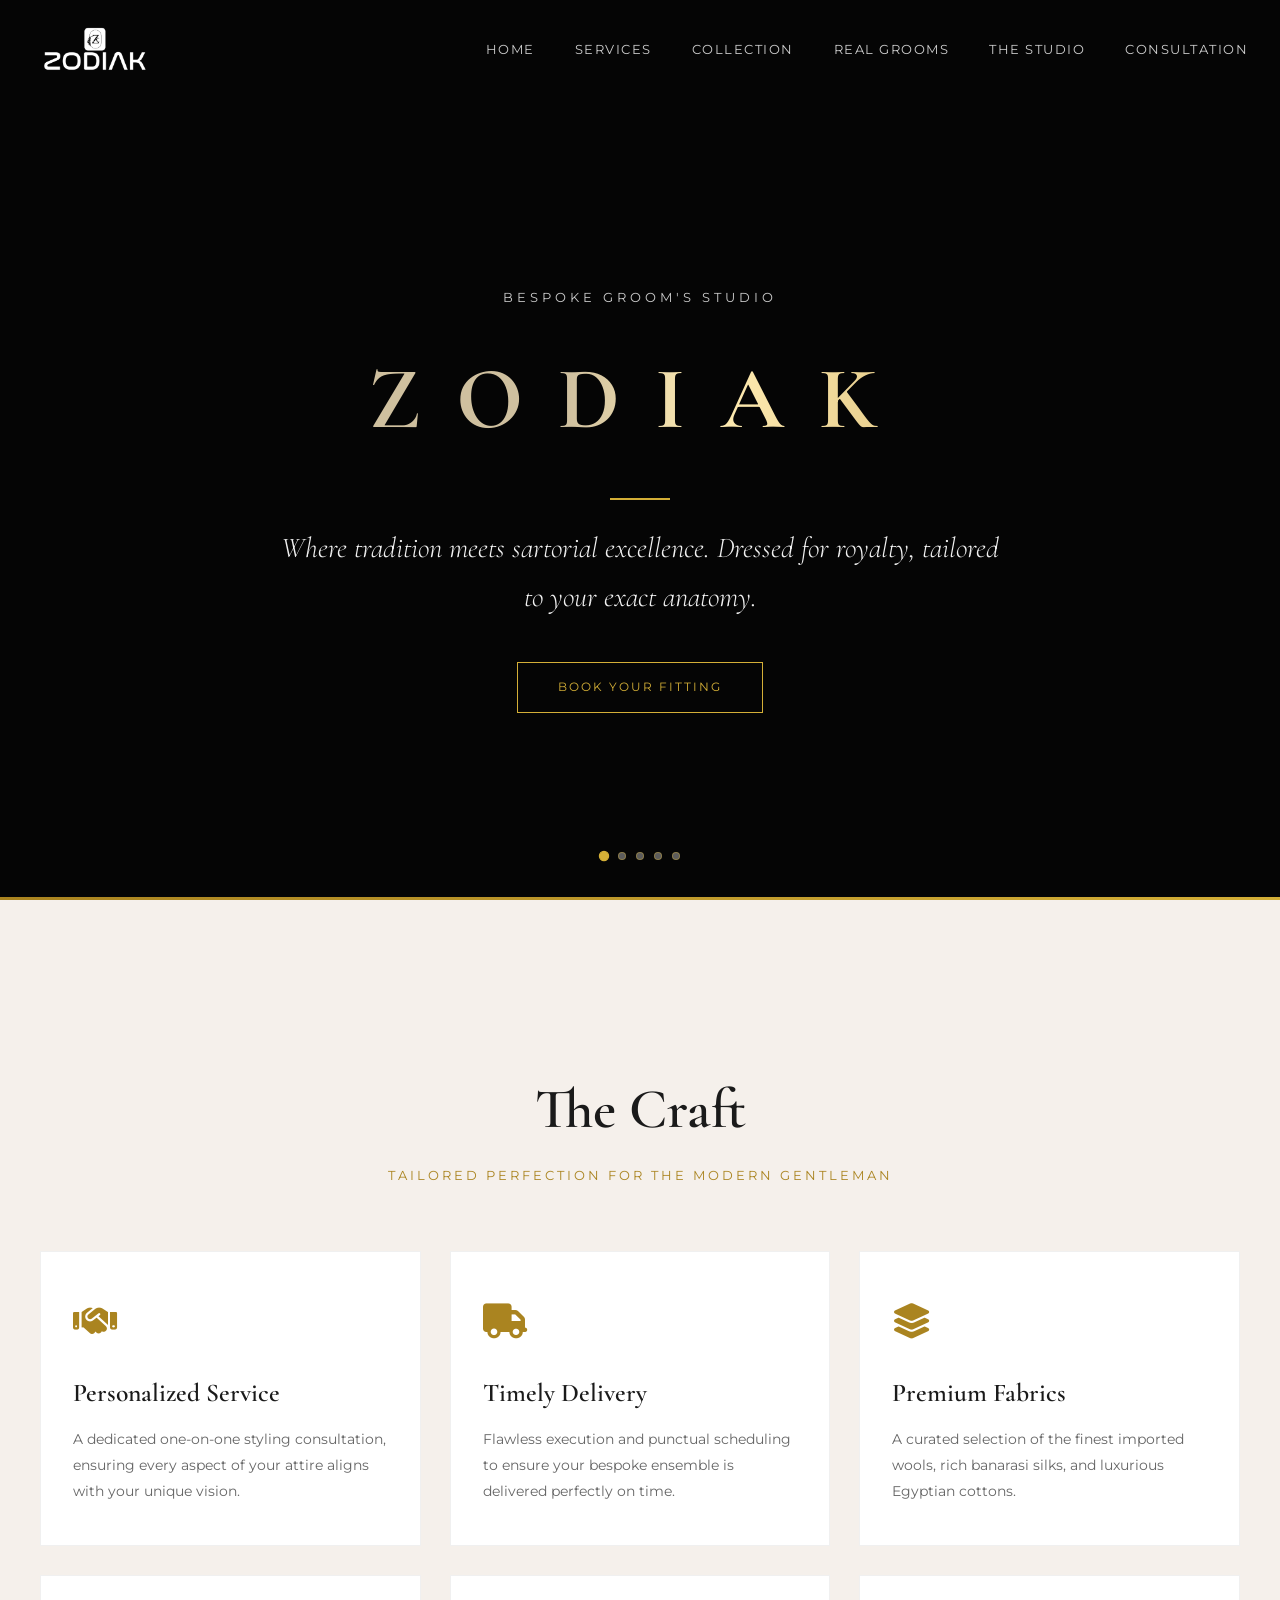
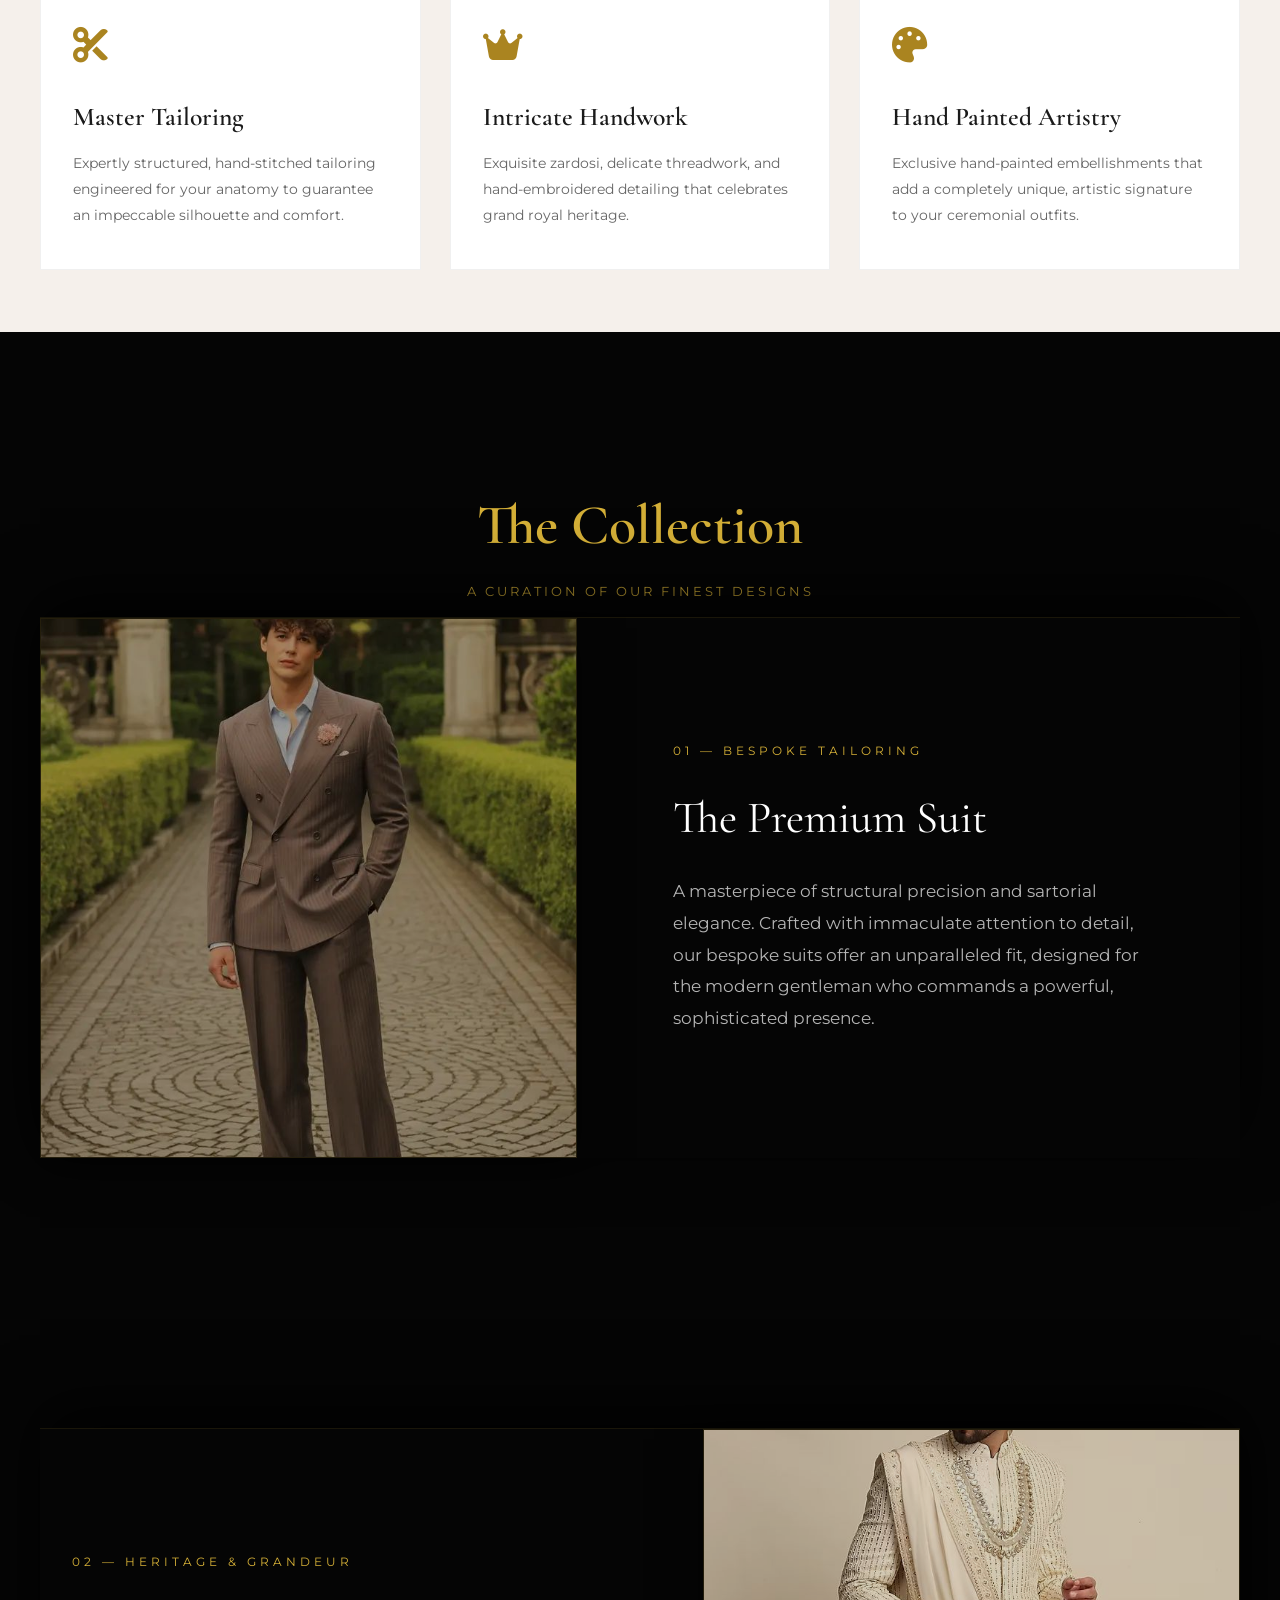
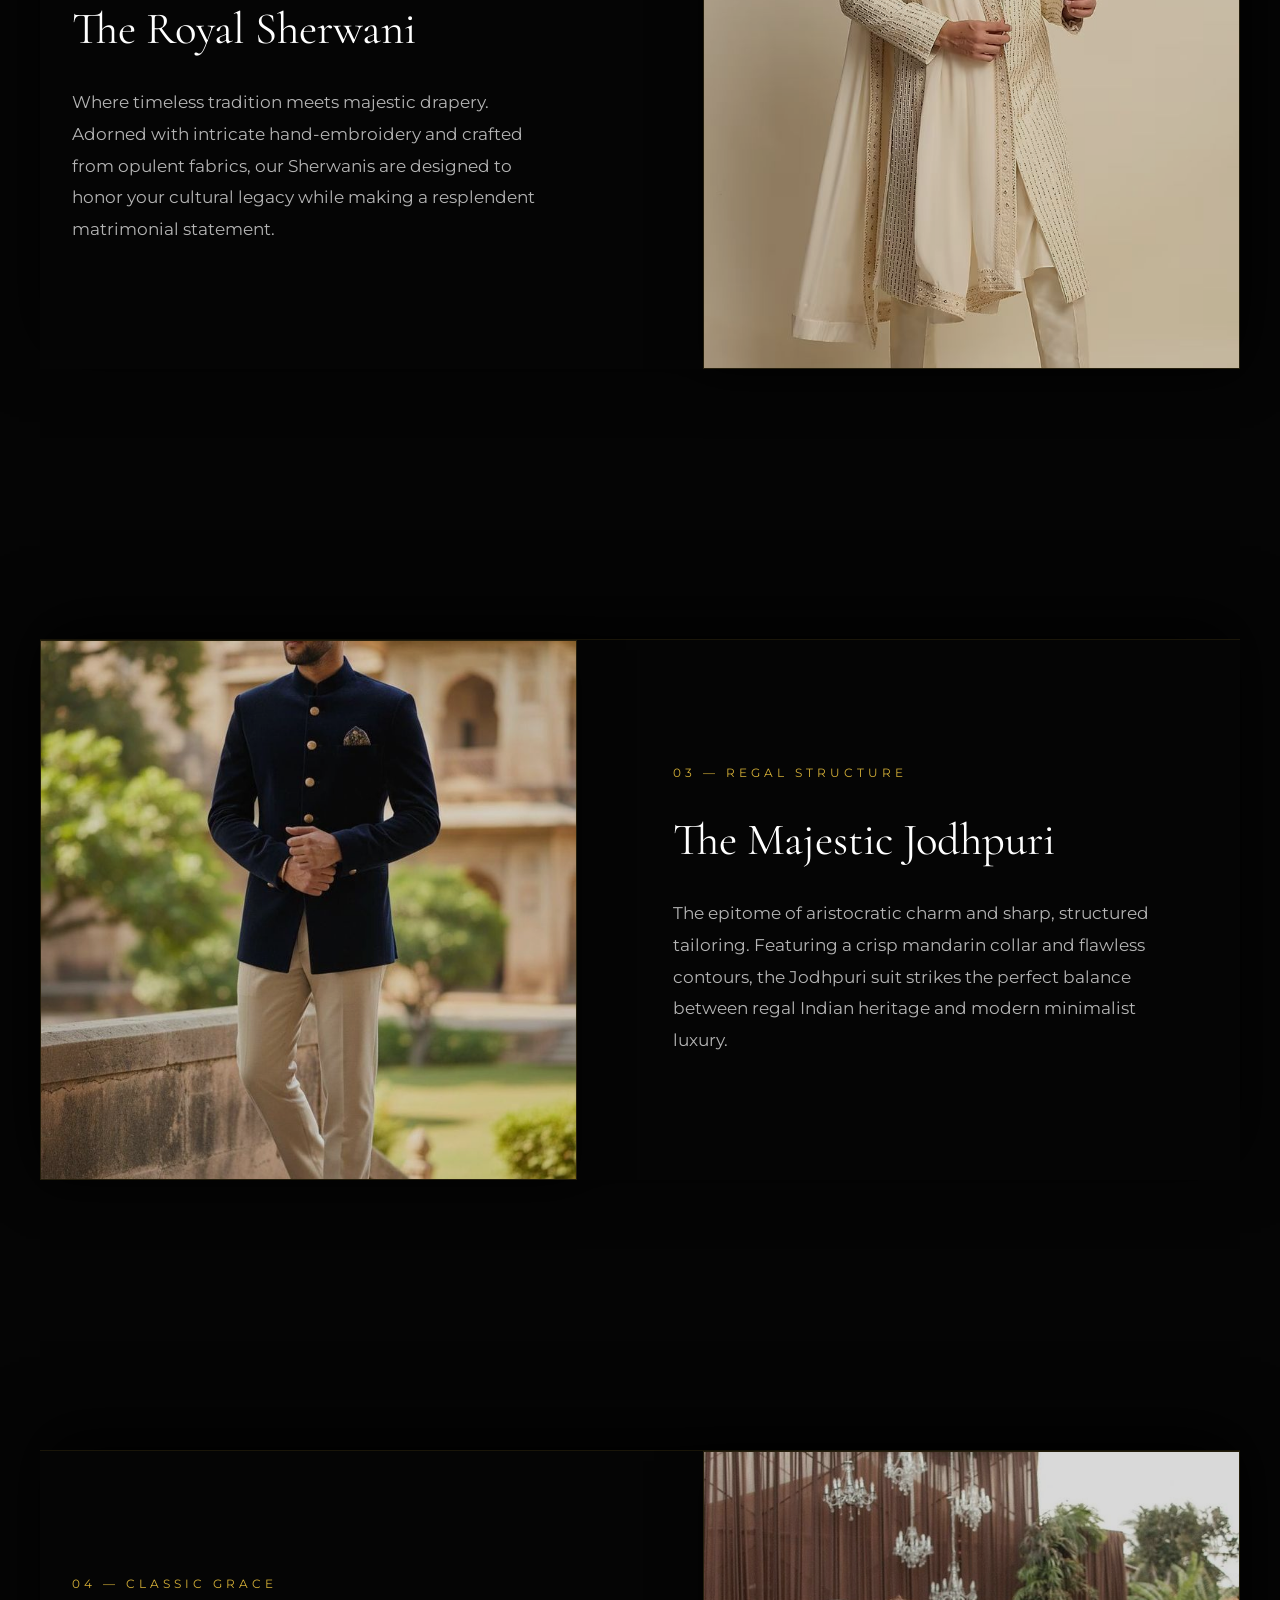
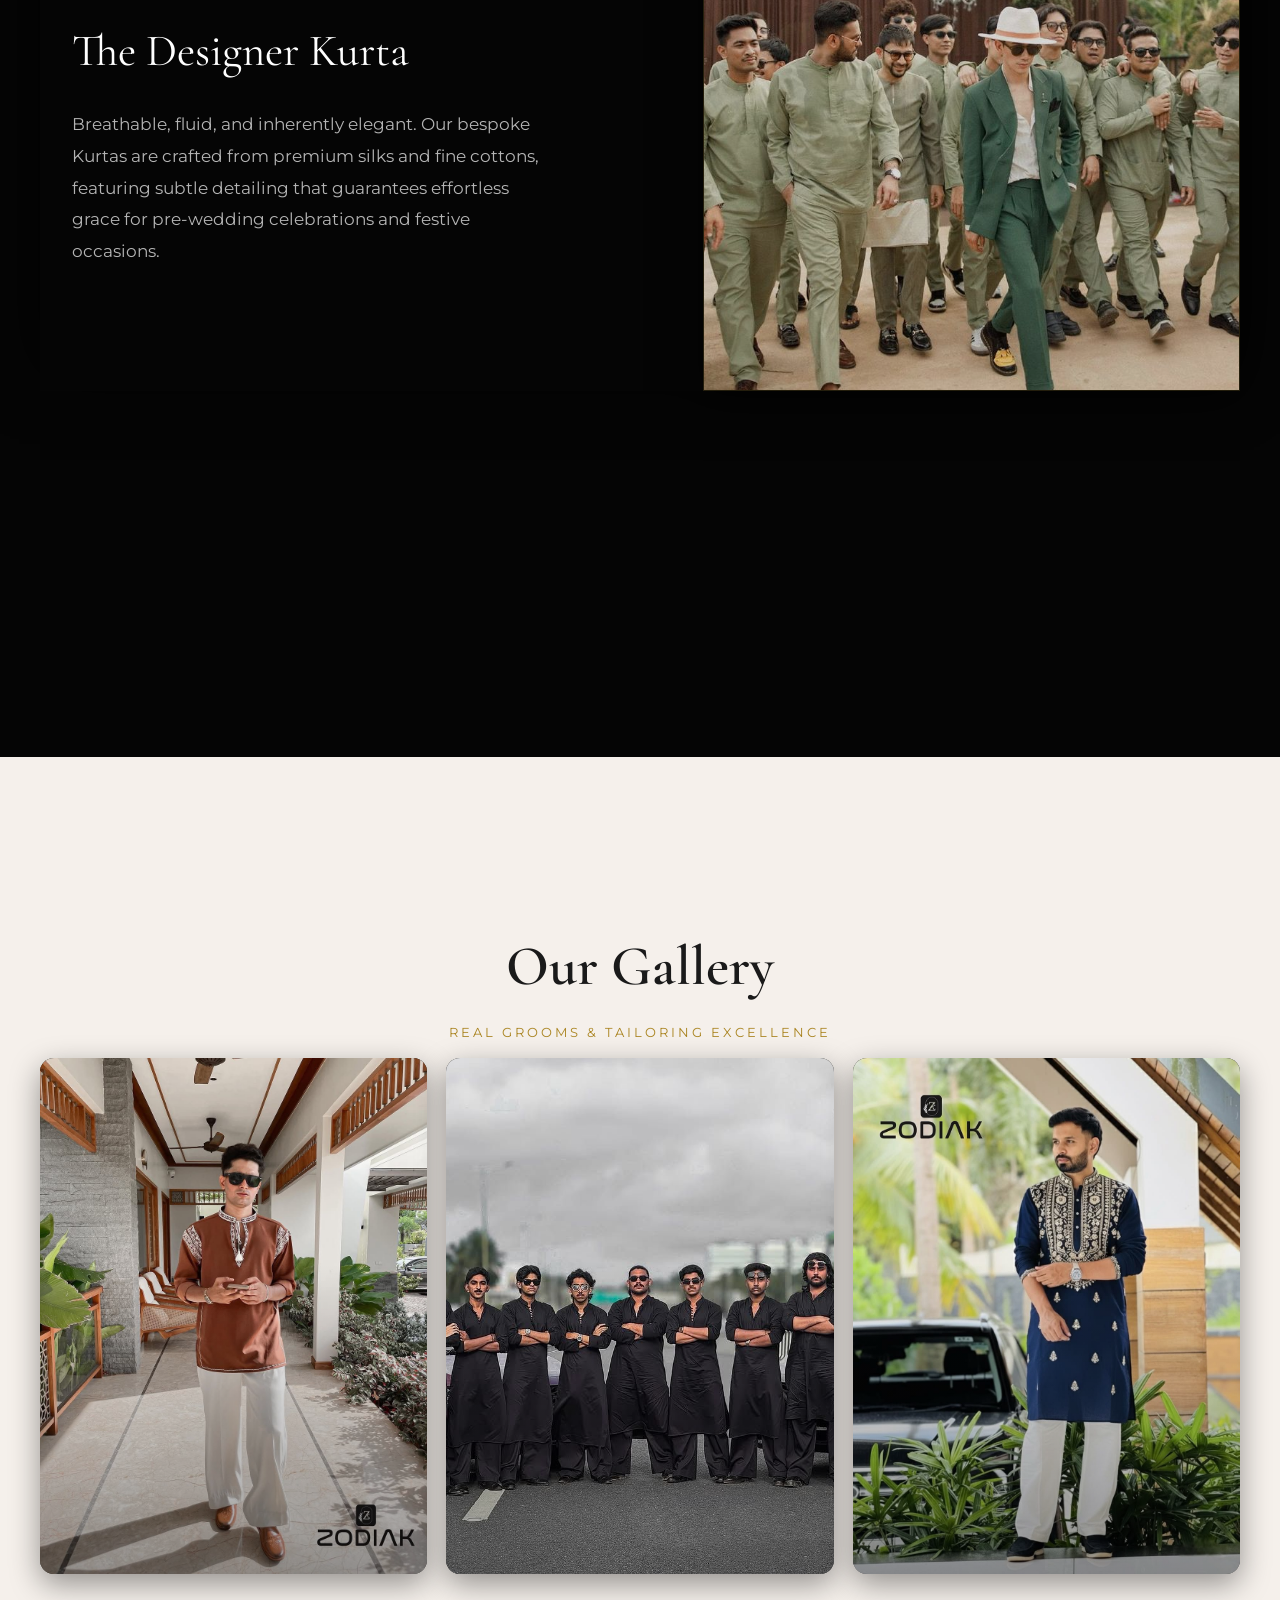
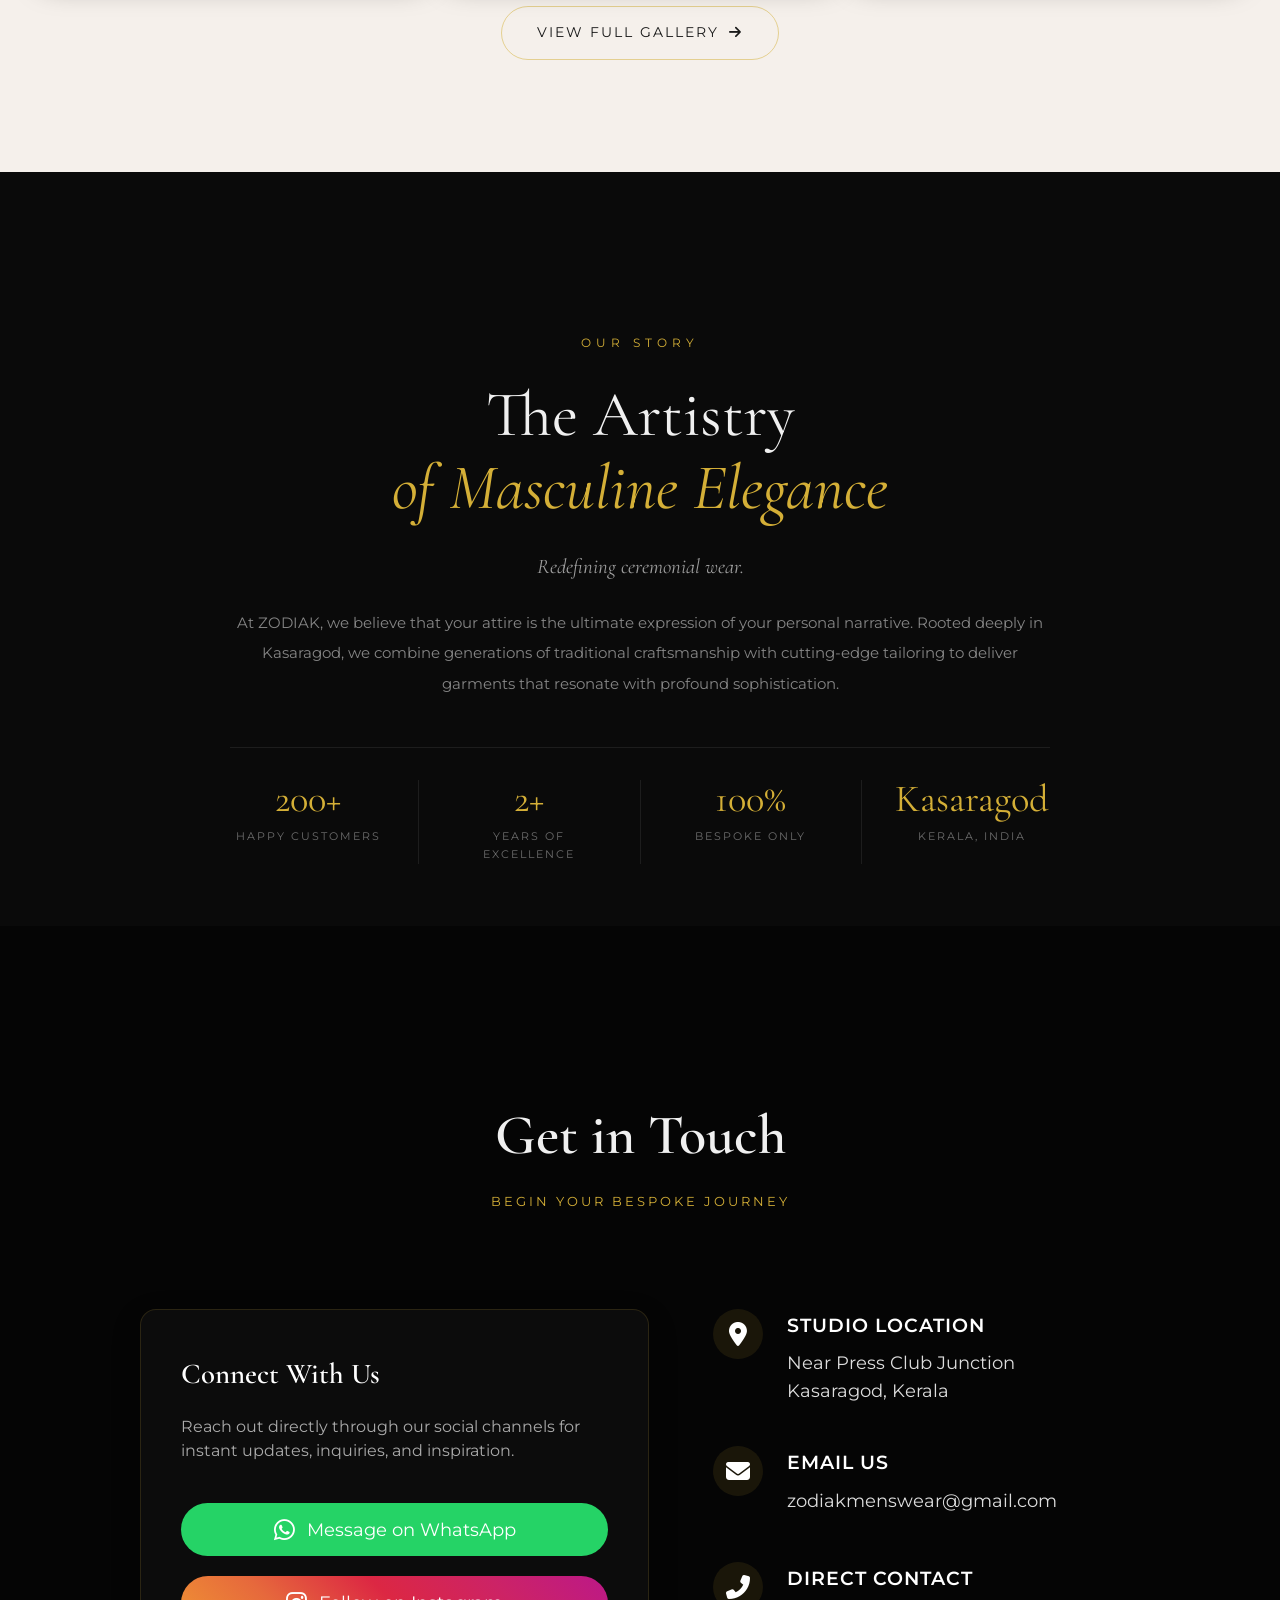
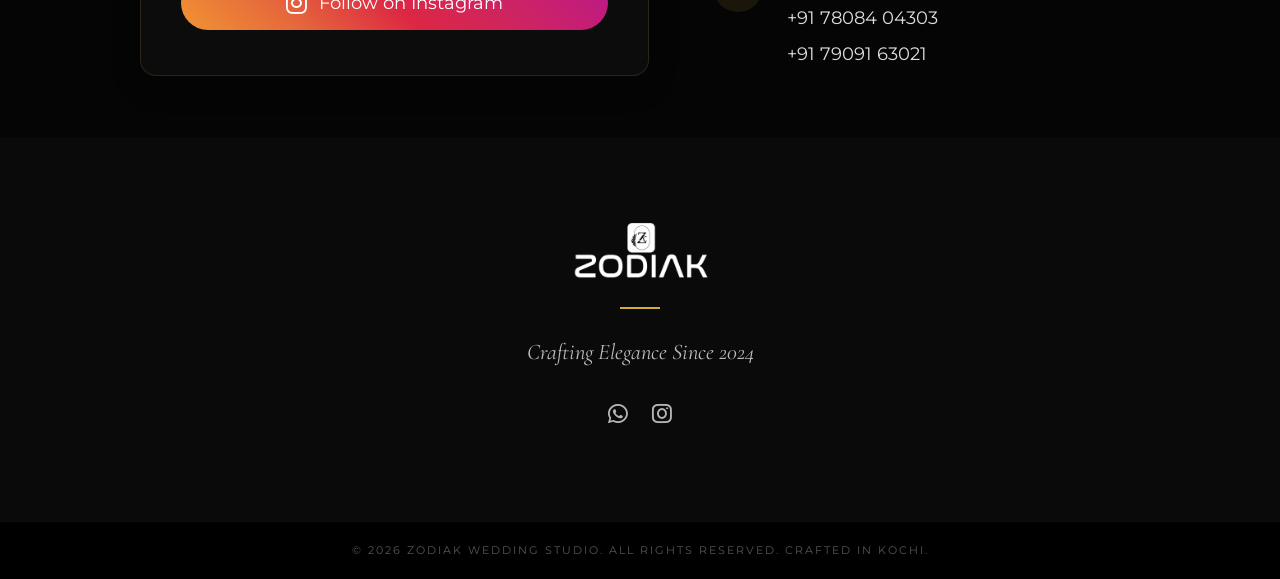
==== index.html @ 6af5568a "first commit" ====
<!DOCTYPE html>
<html lang="en">

<head>
    <meta charset="UTF-8">
    <meta name="viewport" content="width=device-width, initial-scale=1.0">
    <meta name="description"
        content="ZODIAK Wedding Studio — Bespoke groom's attire crafted in Kochi, Kerala. Sherwanis, tuxedos, jodhpuris, and custom suits tailored to perfection.">
    <title>ZODIAK Wedding Studio - Bespoke Groom's Attire | Kochi, Kerala</title>
    <link rel="stylesheet" href="style.css">
    <link
        href="https://fonts.googleapis.com/css2?family=Cormorant+Garamond:ital,wght@0,300;0,400;0,600;0,700;1,400&family=Montserrat:wght@300;400;500;600&display=swap"
        rel="stylesheet">
    <link rel="stylesheet" href="https://cdnjs.cloudflare.com/ajax/libs/font-awesome/6.4.0/css/all.min.css">
</head>

<body>
    <nav id="navbar">
        <div class="nav-container">
            <a href="#home" class="logo">
                <img src="zodiak_wedding_studio.png" alt="ZODIAK Wedding Studio" class="nav-logo">
            </a>

            <ul class="nav-links">
                <li><a href="#home">Home</a></li>
                <li><a href="#services">Services</a></li>
                <li><a href="#collection">Collection</a></li>
                <li><a href="#client-gallery">Real Grooms</a></li>
                <li><a href="#about">The Studio</a></li>
                <li><a href="#contact">Consultation</a></li>
            </ul>
            <button class="hamburger" aria-label="Toggle navigation menu" aria-expanded="false">
                <div class="bar"></div>
                <div class="bar"></div>
                <div class="bar"></div>
            </button>
        </div>
    </nav>

    <div class="mobile-menu" role="navigation" aria-label="Mobile navigation">
        <button class="mobile-menu-close" aria-label="Close menu"><i class="fas fa-times"></i></button>
        <ul>
            <li><a href="#home">Home</a></li>
            <li><a href="#services">Services</a></li>
            <li><a href="#collection">Collection</a></li>
            <li><a href="#client-gallery">Real Grooms</a></li>
            <li><a href="#about">The Studio</a></li>
            <li><a href="#contact">Contact</a></li>
        </ul>
    </div>

    <!-- Hero Section with Video Rotator -->
    <section id="home" class="hero">
        <!-- Video Layer from Rotator -->
        <div class="showcase-videos" aria-hidden="true">
            <video class="showcase-video active" src="costume1.webm"
                data-fallback="https://videos.pexels.com/video-files/5536415/5536415-uhd_2560_1440_25fps.mp4" autoplay
                muted loop playsinline preload="auto"></video>
            <video class="showcase-video" src="costume2.mp4"
                data-fallback="https://videos.pexels.com/video-files/4974543/4974543-uhd_2560_1440_25fps.mp4" muted loop
                playsinline preload="auto"></video>
            <video class="showcase-video" src="costume3.mp4"
                data-fallback="https://videos.pexels.com/video-files/5536534/5536534-uhd_2560_1440_25fps.mp4" muted loop
                playsinline preload="auto"></video>
            <video class="showcase-video" src="video4.mp4" type="video/mp4" muted loop playsinline
                preload="auto"></video>
            <video class="showcase-video" src="video6.mp4" type="video/mp4" muted loop playsinline
                preload="auto"></video>
        </div>

        <!-- Dark blend overlay -->
        <div class="showcase-overlay"></div>

        <!-- Progress bar -->
        <div class="showcase-progress">
            <div class="showcase-progress-fill" id="showcaseProgressFill"></div>
        </div>

        <!-- Text content -->
        <div class="hero-content animate-on-scroll fade-up">
            <p class="pre-title">Bespoke Groom's Studio</p>
            <h1 class="shimmer-text">ZODIAK</h1>
            <div class="separator-line"></div>
            <p class="subtitle">Where tradition meets sartorial excellence. Dressed for royalty, tailored to your exact
                anatomy.</p>
            <a href="#contact" class="cta-button">Book Your Fitting</a>
        </div>

        <!-- Slide dots -->
        <div class="showcase-dots" aria-label="Video navigation">
            <span class="dot active" data-index="0" role="button" tabindex="0" aria-label="Video 1"></span>
            <span class="dot" data-index="1" role="button" tabindex="0" aria-label="Video 2"></span>
            <span class="dot" data-index="2" role="button" tabindex="0" aria-label="Video 3"></span>
            <span class="dot" data-index="3" role="button" tabindex="0" aria-label="Video 4"></span>
            <span class="dot" data-index="4" role="button" tabindex="0" aria-label="Video 5"></span>
        </div>
    </section>

    <!-- Services Section -->
    <section id="services">
        <div class="container">
            <div class="section-header animate-on-scroll fade-up">
                <h2 class="section-title">The Craft</h2>
                <p class="section-subtitle">Tailored perfection for the modern gentleman</p>
            </div>
            <div class="services-grid">
                <div class="service-card animate-on-scroll fade-up delay-100">
                    <div class="card-border"></div>
                    <div class="service-icon"><i class="fas fa-handshake"></i></div>
                    <h3>Personalized Service</h3>
                    <p>A dedicated one-on-one styling consultation, ensuring every aspect of your attire aligns with
                        your unique vision.</p>
                </div>
                <div class="service-card animate-on-scroll fade-up delay-200">
                    <div class="card-border"></div>
                    <div class="service-icon"><i class="fas fa-truck"></i></div>
                    <h3>Timely Delivery</h3>
                    <p>Flawless execution and punctual scheduling to ensure your bespoke ensemble is delivered perfectly
                        on time.</p>
                </div>
                <div class="service-card animate-on-scroll fade-up delay-300">
                    <div class="card-border"></div>
                    <div class="service-icon"><i class="fas fa-layer-group"></i></div>
                    <h3>Premium Fabrics</h3>
                    <p>A curated selection of the finest imported wools, rich banarasi silks, and luxurious Egyptian
                        cottons.</p>
                </div>
                <div class="service-card animate-on-scroll fade-up delay-100">
                    <div class="card-border"></div>
                    <div class="service-icon"><i class="fas fa-scissors"></i></div>
                    <h3>Master Tailoring</h3>
                    <p>Expertly structured, hand-stitched tailoring engineered for your anatomy to guarantee an
                        impeccable silhouette and comfort.</p>
                </div>
                <div class="service-card animate-on-scroll fade-up delay-200">
                    <div class="card-border"></div>
                    <div class="service-icon"><i class="fas fa-crown"></i></div>
                    <h3>Intricate Handwork</h3>
                    <p>Exquisite zardosi, delicate threadwork, and hand-embroidered detailing that celebrates grand
                        royal heritage.</p>
                </div>
                <div class="service-card animate-on-scroll fade-up delay-300">
                    <div class="card-border"></div>
                    <div class="service-icon"><i class="fas fa-palette"></i></div>
                    <h3>Hand Painted Artistry</h3>
                    <p>Exclusive hand-painted embellishments that add a completely unique, artistic signature to your
                        ceremonial outfits.</p>
                </div>
            </div>
        </div>
    </section>



    <!-- Collection Section -->
    <section id="collection">
        <div class="container">
            <div class="section-header animate-on-scroll fade-up">
                <h2 class="section-title">The Collection</h2>
                <p class="section-subtitle">A curation of our finest designs</p>
            </div>
            <div class="editorial-layout">
                <!-- Row 1: Tuxedo -->
                <div class="editorial-row">
                    <div class="editorial-image">
                        <img src="tuxedo.jpg" alt="Classic Black Tuxedo by Zodiak" loading="lazy">
                    </div>
                    <div class="editorial-text">
                        <span class="editorial-preheading">01 &mdash; Bespoke Tailoring</span>
                        <h3>The Premium Suit</h3>
                        <p>A masterpiece of structural precision and sartorial elegance. Crafted with immaculate
                            attention to detail, our bespoke suits offer an unparalleled fit, designed for the modern
                            gentleman who commands a powerful, sophisticated presence.</p>
                    </div>
                </div>

                <!-- Row 2: Sherwani -->
                <div class="editorial-row reverse">
                    <div class="editorial-image">
                        <img src="sherwani.jpg" alt="Sherwani Indo-Western Fusion" loading="lazy">
                    </div>
                    <div class="editorial-text">
                        <span class="editorial-preheading">02 &mdash; Heritage & Grandeur</span>
                        <h3>The Royal Sherwani</h3>
                        <p>Where timeless tradition meets majestic drapery. Adorned with intricate hand-embroidery and
                            crafted from opulent fabrics, our Sherwanis are designed to honor your cultural legacy while
                            making a resplendent matrimonial statement.</p>
                    </div>
                </div>

                <!-- Row 3: Jodhpuri -->
                <div class="editorial-row">
                    <div class="editorial-image">
                        <img src="jodhpuri.jpg" alt="Jodhpuri Suit with Sharp Lines" loading="lazy">
                    </div>
                    <div class="editorial-text">
                        <span class="editorial-preheading">03 &mdash; Regal Structure</span>
                        <h3>The Majestic Jodhpuri</h3>
                        <p>The epitome of aristocratic charm and sharp, structured tailoring. Featuring a crisp mandarin
                            collar and flawless contours, the Jodhpuri suit strikes the perfect balance between regal
                            Indian heritage and modern minimalist luxury.</p>
                    </div>
                </div>

                <!-- Row 4: Fabrics / Weaves -->
                <div class="editorial-row reverse">
                    <div class="editorial-image">
                        <img src="kurta.jpg" alt="Elegant Designer Kurta" loading="lazy">
                    </div>
                    <div class="editorial-text">
                        <span class="editorial-preheading">04 &mdash; Classic Grace</span>
                        <h3>The Designer Kurta</h3>
                        <p>Breathable, fluid, and inherently elegant. Our bespoke Kurtas are crafted from premium silks
                            and fine cottons, featuring subtle detailing that guarantees effortless grace for
                            pre-wedding celebrations and festive occasions.</p>
                    </div>
                </div>
            </div>
        </div>
    </section>

    <!-- Collage Gallery Section -->
    <section id="our-gallery">
        <div class="container">
            <div class="section-header animate-on-scroll fade-up">
                <h2 class="section-title">Our Gallery</h2>
                <p class="section-subtitle">Real Grooms &amp; Tailoring Excellence</p>
            </div>

            <!-- 3-Card Grid Slideshow -->
            <style>
                .gal-card {
                    position: relative;
                    border-radius: 14px;
                    overflow: hidden;
                    box-shadow: 0 10px 30px rgba(0, 0, 0, 0.4);
                    aspect-ratio: 3/4;
                    background: #111;
                }

                .gal-card img {
                    position: absolute;
                    inset: 0;
                    width: 100%;
                    height: 100%;
                    object-fit: cover;
                    object-position: top center;
                    opacity: 0;
                    transition: opacity 1s ease;
                }

                .gal-card img.active {
                    opacity: 1;
                }

                .gal-card::after {
                    content: '';
                    position: absolute;
                    inset: 0;
                    background: linear-gradient(to top, rgba(0, 0, 0, 0.4) 0%, transparent 60%);
                    z-index: 1;
                    pointer-events: none;
                }

                .gal-card:hover img.active {
                    transform: scale(1.04);
                    transition: opacity 1s ease, transform 6s ease;
                }

                .gallery-3grid {
                    display: grid;
                    grid-template-columns: 1fr 1fr 1fr;
                    gap: 1.2rem;
                    margin-top: 3rem;
                }

                @media (max-width: 768px) {
                    .gallery-3grid {
                        grid-template-columns: 1fr;
                    }
                }

                .gal-view-btn {
                    display: block;
                    text-align: center;
                    margin-top: 2rem;
                }

                .gal-view-btn a {
                    display: inline-flex;
                    align-items: center;
                    gap: 0.6rem;
                    padding: 0.9rem 2.2rem;
                    border: 1px solid rgba(212, 175, 55, 0.5);
                    border-radius: 30px;
                    color: var(--gold-primary);
                    font-family: 'Montserrat', sans-serif;
                    font-size: 0.85rem;
                    letter-spacing: 2px;
                    text-transform: uppercase;
                    text-decoration: none;
                    transition: all 0.3s ease;
                }

                .gal-view-btn a:hover {
                    background: rgba(212, 175, 55, 0.1);
                }
            </style>

            <div class="gallery-3grid">
                <!-- Card 1 -->
                <div class="gal-card" data-card="0">
                    <img src="gallery/gallery_1.jpeg" class="active" alt="Zodiak Groom">
                    <img src="gallery/gallery_4.jpeg" alt="Zodiak Groom">
                    <img src="gallery/gallery_7.jpeg" alt="Zodiak Groom">
                </div>
                <!-- Card 2 -->
                <div class="gal-card" data-card="1">
                    <img src="gallery/gallery_2.jpeg" class="active" alt="Zodiak Groom">
                    <img src="gallery/gallery_5.jpeg" alt="Zodiak Groom">
                    <img src="gallery/gallery_8.jpeg" alt="Zodiak Groom">
                </div>
                <!-- Card 3 -->
                <div class="gal-card" data-card="2">
                    <img src="gallery/gallery_3.jpeg" class="active" alt="Zodiak Groom">
                    <img src="gallery/gallery_6.jpeg" alt="Zodiak Groom">
                    <img src="gallery/gallery_9.jpeg" alt="Zodiak Groom">
                </div>
            </div>

            <div class="gal-view-btn">
                <a href="gallery.html">View Full Gallery <i class="fas fa-arrow-right"></i></a>
            </div>

            <script>
                (function () {
                    document.querySelectorAll('.gal-card').forEach((card, ci) => {
                        const imgs = card.querySelectorAll('img');
                        let cur = 0;
                        setInterval(() => {
                            imgs[cur].classList.remove('active');
                            cur = (cur + 1) % imgs.length;
                            imgs[cur].classList.add('active');
                        }, 3500 + ci * 700); // stagger start times between cards
                    });
                })();
            </script>
        </div>
    </section>

    <!-- Studio Legacy Section -->
    <section id="about" class="dark-section">
        <div class="container">
            <div class="legacy-full animate-on-scroll fade-up">
                <span class="legacy-preheading">Our Story</span>
                <h2 class="legacy-title">The Artistry<br><em>of Masculine Elegance</em></h2>
                <p class="legacy-lead">Redefining ceremonial wear.</p>
                <p class="legacy-body">At ZODIAK, we believe that your attire is the ultimate expression of your
                    personal narrative. Rooted deeply in Kasaragod, we combine generations of traditional craftsmanship
                    with cutting-edge tailoring to deliver garments that resonate with profound sophistication.</p>

                <div class="legacy-stats legacy-stats-row">
                    <div class="legacy-stat">
                        <span class="ls-number">200+</span>
                        <span class="ls-label">Happy Customers</span>
                    </div>
                    <div class="legacy-stat">
                        <span class="ls-number">2+</span>
                        <span class="ls-label">Years of Excellence</span>
                    </div>
                    <div class="legacy-stat">
                        <span class="ls-number">100%</span>
                        <span class="ls-label">Bespoke Only</span>
                    </div>
                    <div class="legacy-stat">
                        <span class="ls-number">Kasaragod</span>
                        <span class="ls-label">Kerala, India</span>
                    </div>
                </div>
            </div>
        </div>
    </section>

    <!-- Contact / Book Appointment Section -->
    <section id="contact">
        <div class="container">
            <div class="section-header animate-on-scroll fade-up">
                <h2 class="section-title text-light">Get in Touch</h2>
                <p class="section-subtitle text-gold">Begin your bespoke journey</p>
            </div>

            <div class="contact-layout animate-on-scroll fade-up"
                style="display: flex; flex-wrap: wrap; gap: 4rem; max-width: 1000px; margin: 0 auto; padding-top: 2rem;">

                <!-- Left Side: Social Media -->
                <div class="contact-socials"
                    style="flex: 1; min-width: 300px; padding: 2.5rem; background: rgba(255, 255, 255, 0.03); border-radius: 16px; border: 1px solid rgba(212, 175, 55, 0.15); box-shadow: 0 10px 30px rgba(0,0,0,0.2);">
                    <h3
                        style="color: var(--gold-primary); margin-bottom: 1rem; font-size: 1.8rem; font-family: 'Cormorant Garamond', serif;">
                        Connect With Us</h3>
                    <p style="color: #aaa; margin-bottom: 2rem; font-size: 1rem; line-height: 1.5;">Reach out directly
                        through our social channels for instant updates, inquiries, and inspiration.</p>
                    <div class="social-links-lg"
                        style="display: flex; flex-direction: column; align-items: flex-start; gap: 1.2rem;">
                        <a href="https://wa.me/917909163021" target="_blank" aria-label="WhatsApp"
                            style="background-color: #25D366; color: white; padding: 12px 24px; border-radius: 30px; font-size: 1.1rem; display: inline-flex; justify-content: center; align-items: center; gap: 12px; text-decoration: none; transition: transform 0.3s ease; width: 100%;">
                            <i class="fab fa-whatsapp" style="font-size: 1.5rem;"></i> Message on WhatsApp
                        </a>
                        <a href="https://www.instagram.com/zodiak_wedding_studio?utm_source=ig_web_button_share_sheet&igsh=ZDNlZDc0MzIxNw=="
                            target="_blank" aria-label="Instagram"
                            style="background: linear-gradient(45deg, #f09433 0%, #e6683c 25%, #dc2743 50%, #cc2366 75%, #bc1888 100%); color: white; padding: 12px 24px; border-radius: 30px; font-size: 1.1rem; display: inline-flex; justify-content: center; align-items: center; gap: 12px; text-decoration: none; transition: transform 0.3s ease; width: 100%;">
                            <i class="fab fa-instagram" style="font-size: 1.5rem;"></i> Follow on Instagram
                        </a>
                    </div>
                </div>

                <!-- Right Side: Contact Info -->
                <div class="contact-details"
                    style="flex: 1; min-width: 300px; display: flex; flex-direction: column; gap: 2.5rem; justify-content: center; text-align: left;">
                    <div style="display: flex; align-items: flex-start; gap: 1.5rem;">
                        <div
                            style="width: 50px; height: 50px; border-radius: 50%; background: rgba(212, 175, 55, 0.1); display: flex; align-items: center; justify-content: center; color: var(--gold-primary); font-size: 1.5rem; flex-shrink: 0;">
                            <i class="fas fa-map-marker-alt"></i>
                        </div>
                        <div>
                            <h3
                                style="color: var(--gold-primary); margin-bottom: 0.5rem; font-size: 1.2rem; font-family: 'Montserrat', sans-serif; letter-spacing: 1px; text-transform: uppercase;">
                                Studio Location</h3>
                            <p class="address" style="font-size: 1.1rem; line-height: 1.6; color: #ddd; margin: 0;">Near
                                Press Club Junction<br>Kasaragod, Kerala</p>
                        </div>
                    </div>

                    <div style="display: flex; align-items: flex-start; gap: 1.5rem;">
                        <div
                            style="width: 50px; height: 50px; border-radius: 50%; background: rgba(212, 175, 55, 0.1); display: flex; align-items: center; justify-content: center; color: var(--gold-primary); font-size: 1.5rem; flex-shrink: 0;">
                            <i class="fas fa-envelope"></i>
                        </div>
                        <div>
                            <h3
                                style="color: var(--gold-primary); margin-bottom: 0.5rem; font-size: 1.2rem; font-family: 'Montserrat', sans-serif; letter-spacing: 1px; text-transform: uppercase;">
                                Email Us</h3>
                            <a href="mailto:zodiakmenswear@gmail.com" class="contact-link"
                                style="font-size: 1.1rem; color: #ddd; text-decoration: none; transition: color 0.3s ease;">zodiakmenswear@gmail.com</a>
                        </div>
                    </div>

                    <div style="display: flex; align-items: flex-start; gap: 1.5rem;">
                        <div
                            style="width: 50px; height: 50px; border-radius: 50%; background: rgba(212, 175, 55, 0.1); display: flex; align-items: center; justify-content: center; color: var(--gold-primary); font-size: 1.5rem; flex-shrink: 0;">
                            <i class="fas fa-phone-alt"></i>
                        </div>
                        <div>
                            <h3
                                style="color: var(--gold-primary); margin-bottom: 0.5rem; font-size: 1.2rem; font-family: 'Montserrat', sans-serif; letter-spacing: 1px; text-transform: uppercase;">
                                Direct Contact</h3>
                            <div style="display: flex; flex-direction: column;">
                                <a href="tel:+917808404303" class="contact-link"
                                    style="font-size: 1.1rem; color: #ddd; text-decoration: none; transition: color 0.3s ease;">+91
                                    78084 04303</a>
                                <a href="tel:+917909163021" class="contact-link"
                                    style="font-size: 1.1rem; color: #ddd; text-decoration: none; transition: color 0.3s ease;">+91
                                    79091 63021</a>
                            </div>
                        </div>
                    </div>
                </div>

            </div>
        </div>
    </section>

    <footer>
        <div class="footer-top">
            <div class="container">
                <div class="footer-content">
                    <img src="zodiak_wedding_studio.png" alt="ZODIAK Wedding Studio Logo" class="footer-logo">
                    <div class="footer-divider"></div>
                    <p class="footer-tagline">Crafting Elegance Since 2024</p>
                    <div class="social-links-lg footer-socials">
                        <a href="https://wa.me/917909163021" target="_blank" aria-label="WhatsApp"><i
                                class="fab fa-whatsapp"></i></a>
                        <a href="https://www.instagram.com/zodiak_wedding_studio?utm_source=ig_web_button_share_sheet&igsh=ZDNlZDc0MzIxNw=="
                            target="_blank" aria-label="Instagram"><i class="fab fa-instagram"></i></a>
                    </div>
                </div>
            </div>
        </div>
        <div class="footer-bottom">
            <div class="container">
                <p>&copy; 2026 ZODIAK Wedding Studio. All rights reserved. Crafted in Kochi.</p>
            </div>
        </div>
    </footer>

    <script src="script.js"></script>
</body>

</html>
---- style.css ----
/* --- RESET & VARIABLES --- */
* {
    margin: 0;
    padding: 0;
    box-sizing: border-box;
}

:root {
    /* Dark Luxury Palette */
    --bg-dark: #0a0a0a;
    --bg-darker: #050505;
    --bg-light: #f5f0eb;
    /* FIX: was #7a7a54 (muddy khaki), now proper off-white/cream */
    --primary-gold: #d4af37;
    --secondary-gold: #aa8420;
    --text-main: #f0f0f0;
    --text-muted: #a0a0a0;
    --text-dark: #1a1a1a;

    /* Fonts */
    --font-heading: 'Cormorant Garamond', serif;
    --font-body: 'Montserrat', sans-serif;

    --transition: all 0.4s cubic-bezier(0.165, 0.84, 0.44, 1);
}

html {
    scroll-behavior: smooth;
}

body {
    font-family: var(--font-body);
    background-color: var(--bg-light);
    color: var(--text-dark);
    line-height: 1.7;
    overflow-x: hidden;
}

/* Typography */
h1,
h2,
h3,
h4 {
    font-family: var(--font-heading);
    font-weight: 600;
}

img {
    max-width: 100%;
    display: block;
}

/* ========================
   NAVIGATION
   ======================== */
nav {
    position: fixed;
    width: 100%;
    padding: 1.5rem 0;
    z-index: 1000;
    transition: var(--transition);
    background: transparent;
}

nav.scrolled {
    background: rgba(10, 10, 10, 0.97);
    backdrop-filter: blur(12px);
    -webkit-backdrop-filter: blur(12px);
    padding: 0.8rem 0;
    border-bottom: 1px solid rgba(212, 175, 55, 0.2);
}

.nav-container {
    max-width: 1400px;
    margin: 0 auto;
    padding: 0 2rem;
    display: flex;
    justify-content: space-between;
    align-items: center;
}

.logo {
    text-decoration: none;
    z-index: 1001;
    display: flex;
    align-items: center;
}

.nav-logo {
    height: 50px;
    width: auto;
    object-fit: contain;
    transition: var(--transition);
    /* Make dark logo pure white for dark UI */
    filter: invert(1) brightness(100);
}

nav.scrolled .nav-logo {
    height: 40px;
}

.nav-links {
    display: flex;
    gap: 2.5rem;
    list-style: none;
}

.nav-links a {
    color: #fff;
    text-decoration: none;
    font-size: 0.8rem;
    text-transform: uppercase;
    letter-spacing: 1.5px;
    position: relative;
    transition: var(--transition);
    opacity: 0.8;
}

.nav-links a:hover {
    opacity: 1;
    color: var(--primary-gold);
}

.nav-links a::after {
    content: '';
    position: absolute;
    bottom: -5px;
    left: 50%;
    width: 0;
    height: 1px;
    background: var(--primary-gold);
    transition: var(--transition);
    transform: translateX(-50%);
}

.nav-links a:hover::after {
    width: 100%;
}

/* ========================
   HAMBURGER & MOBILE MENU
   ======================== */
/* FIX: Changed from div to button in HTML; add button reset styles */
.hamburger {
    display: none;
    cursor: pointer;
    z-index: 1002;
    background: none;
    border: none;
    padding: 4px;
}

.hamburger .bar {
    width: 28px;
    height: 2px;
    background-color: var(--primary-gold);
    margin: 5px 0;
    transition: 0.4s;
    display: block;
}

.hamburger.active .bar:nth-child(1) {
    transform: rotate(-45deg) translate(-4px, 6px);
}

.hamburger.active .bar:nth-child(2) {
    opacity: 0;
    transform: translateX(-10px);
}

.hamburger.active .bar:nth-child(3) {
    transform: rotate(45deg) translate(-4px, -6px);
}

/* FIX: Mobile menu z-index must be higher than nav (was 1000, conflicted) */
.mobile-menu {
    position: fixed;
    top: 0;
    right: -100%;
    width: 100%;
    height: 100dvh;
    /* dynamic viewport height for mobile browsers */
    background: var(--bg-dark);
    display: flex;
    flex-direction: column;
    align-items: center;
    justify-content: center;
    transition: right 0.5s ease-in-out;
    z-index: 1001;
    /* FIX: was 1000, now above nav */
}

.mobile-menu.active {
    right: 0;
}

.mobile-menu-close {
    position: absolute;
    top: 1.5rem;
    right: 2rem;
    background: none;
    border: none;
    color: var(--primary-gold);
    font-size: 1.8rem;
    cursor: pointer;
    z-index: 1;
    transition: var(--transition);
}

.mobile-menu-close:hover {
    transform: rotate(90deg);
}

.mobile-menu ul {
    list-style: none;
    text-align: center;
}

.mobile-menu ul li {
    margin: 1.5rem 0;
}

.mobile-menu a {
    color: var(--primary-gold);
    font-size: clamp(1.6rem, 6vw, 2.2rem);
    text-decoration: none;
    font-family: var(--font-heading);
    transition: var(--transition);
    opacity: 0.85;
}

.mobile-menu a:hover {
    opacity: 1;
    letter-spacing: 2px;
}

/* ========================
   HERO SECTION
   ======================== */
.hero {
    height: 100svh;
    /* small viewport height — better mobile support */
    min-height: 500px;
    background: var(--bg-darker);
    display: flex;
    align-items: center;
    justify-content: center;
    position: relative;
    overflow: hidden;
}

.hero-content {
    position: relative;
    z-index: 5;
    text-align: center;
    color: white;
    padding: 3rem 2.5rem;
    max-width: 760px;
    width: 90%;

    max-width: 820px;
    width: 90%;
}

.pre-title {
    font-family: var(--font-body);
    font-size: 0.8rem;
    text-transform: uppercase;
    letter-spacing: 4px;
    color: #ccc;
    margin-bottom: 1rem;
}

/* SHIMMER ANIMATION */
.shimmer-text {
    font-family: var(--font-heading);
    font-size: clamp(2.5rem, 8vw, 5.5rem);
    font-weight: 700;
    letter-spacing: 0.4em;
    margin-bottom: 0.5rem;
    text-transform: uppercase;
    background: linear-gradient(to right,
            #cfc09f 20%,
            #ffecb3 30%,
            #b38b37 70%,
            #cfc09f 80%);
    -webkit-background-clip: text;
    background-clip: text;
    -webkit-text-fill-color: transparent;
    background-size: 200% auto;
    animation: shine 5s linear infinite;
}

@keyframes shine {
    to {
        background-position: 200% center;
    }
}

.separator-line {
    width: 60px;
    height: 2px;
    background-color: var(--primary-gold);
    margin: 1.5rem auto;
}

.subtitle {
    font-family: var(--font-heading);
    font-size: clamp(1.1rem, 3vw, 1.8rem);
    font-style: italic;
    color: #f0f0f0;
    margin-bottom: 2.5rem;
    font-weight: 300;
}

.cta-button {
    display: inline-block;
    padding: 0.9rem 2.5rem;
    border: 1px solid var(--primary-gold);
    color: var(--primary-gold);
    text-decoration: none;
    text-transform: uppercase;
    font-size: 0.75rem;
    font-family: var(--font-body);
    letter-spacing: 2px;
    transition: var(--transition);
    background: transparent;
}

.cta-button:hover {
    background: var(--primary-gold);
    color: #000;
    box-shadow: 0 0 25px rgba(212, 175, 55, 0.4);
}

/* Scroll Indicator */
.scroll-indicator {
    position: absolute;
    bottom: 2rem;
    left: 50%;
    transform: translateX(-50%);
    z-index: 2;
    display: flex;
    flex-direction: column;
    align-items: center;
    gap: 8px;
}

.scroll-text {
    color: var(--primary-gold);
    font-size: 0.65rem;
    text-transform: uppercase;
    letter-spacing: 2px;
    font-family: var(--font-body);
}

.scroll-indicator .line {
    width: 1px;
    height: 50px;
    background: linear-gradient(to bottom, var(--primary-gold), transparent);
    animation: scrollPulse 2s ease-in-out infinite;
}

@keyframes scrollPulse {

    0%,
    100% {
        opacity: 1;
    }

    50% {
        opacity: 0.3;
    }
}



/* ========================
   COMMON SECTION STYLES
   ======================== */
section {
    padding: 7rem 2rem;
}

.container {
    max-width: 1200px;
    margin: 0 auto;
    width: 100%;
}

.section-header {
    text-align: center;
    margin-bottom: 4rem;
}

.section-title {
    font-size: clamp(2rem, 5vw, 3.5rem);
    color: var(--text-dark);
    margin-bottom: 0.5rem;
}

.section-subtitle {
    font-family: var(--font-body);
    text-transform: uppercase;
    letter-spacing: 3px;
    font-size: 0.8rem;
    color: var(--secondary-gold);
}

/* Utilities */
.dark-section {
    background-color: var(--bg-dark);
}

.text-light {
    color: var(--text-main);
}

.text-gold {
    color: var(--primary-gold);
}

.text-left {
    text-align: left;
}

/* ========================
   SERVICES
   ======================== */
.services-grid {
    display: grid;
    grid-template-columns: repeat(3, 1fr);
    gap: 1.8rem;
}

.service-card {
    background: white;
    padding: 2.5rem 2rem;
    position: relative;
    transition: var(--transition);
    border: 1px solid rgba(0, 0, 0, 0.06);
}

.service-card:hover {
    transform: translateY(-6px);
    box-shadow: 0 20px 50px rgba(0, 0, 0, 0.1);
}

.card-border {
    position: absolute;
    inset: 10px;
    border: 1px solid transparent;
    transition: var(--transition);
    pointer-events: none;
}

.service-card:hover .card-border {
    border-color: var(--primary-gold);
}

.service-icon {
    font-size: 2.2rem;
    color: var(--secondary-gold);
    margin-bottom: 1.2rem;
}

.service-card h3 {
    font-size: 1.6rem;
    margin-bottom: 0.8rem;
    color: var(--text-dark);
}

.service-card p {
    font-size: 0.9rem;
    color: #666;
    line-height: 1.8;
}

/* ========================
   COLLECTION (EDITORIAL LAYOUT)
   ======================== */
#collection {
    background-color: var(--bg-darker);
    color: var(--text-main);
    padding: 6rem 0;
    transition: background-color 0.8s ease;
}

#collection .section-title,
#collection .section-subtitle {
    color: var(--primary-gold);
}

.editorial-layout {
    display: flex;
    flex-direction: column;
    /* Removed gap so cards can overlap perfectly */
    margin-top: 4rem;
    padding-bottom: 0;
    /* No trailing space after last card */
}

.editorial-row {
    position: sticky;
    top: 15vh;
    display: flex;
    align-items: center;
    gap: 4rem;
    background-color: var(--bg-darker);
    margin-bottom: 30vh;
    /* travel distance before the next card overtakes it */
    box-shadow: 0 -20px 60px rgba(0, 0, 0, 0.85);
    /* casts deep shadow on card underneath */
    border-top: 1px solid rgba(212, 175, 55, 0.1);
    z-index: 10;

    /* Hardware acceleration & smooth scaling for JS parallax */
    transform-origin: top center;
    will-change: transform, filter;
    transform: translateZ(0);
    /* force GPU */
}

.editorial-row.reverse {
    flex-direction: row-reverse;
}

.editorial-image {
    flex: 1;
    position: relative;
    overflow: hidden;
    height: 60vh;
    min-height: 400px;
    box-shadow: 0 10px 40px rgba(0, 0, 0, 0.5);
    border: 1px solid rgba(212, 175, 55, 0.15);
}

.editorial-image img {
    width: 100%;
    height: 100%;
    object-fit: cover;
    transition: transform 1.2s ease, filter 1.2s ease;
    filter: brightness(0.85);
}

.editorial-row:hover .editorial-image img {
    transform: scale(1.04);
    filter: brightness(1);
}

.editorial-text {
    flex: 1;
    padding: 2rem;
}

.editorial-preheading {
    display: block;
    font-size: 0.75rem;
    text-transform: uppercase;
    letter-spacing: 4px;
    color: var(--primary-gold);
    margin-bottom: 1.2rem;
    font-family: var(--font-body);
}

.editorial-text h3 {
    font-size: clamp(2rem, 3.5vw, 3.2rem);
    margin-bottom: 1.2rem;
    color: #fff;
    font-weight: 400;
}

.editorial-text p {
    font-size: 1.05rem;
    color: rgba(255, 255, 255, 0.7);
    line-height: 1.9;
    max-width: 90%;
}

@media (max-width: 992px) {

    .editorial-row,
    .editorial-row.reverse {
        flex-direction: column;
        gap: 2rem;
    }

    .editorial-image {
        height: 50vh;
        width: 100%;
    }

    .editorial-text {
        padding: 0;
    }

    .editorial-text p {
        max-width: 100%;
    }
}

/* ========================
   COLLAGE GALLERY (REAL GROOMS & OTHERS)
   ======================== */
.collage-grid {
    display: grid;
    grid-template-columns: repeat(4, 1fr);
    grid-auto-rows: 250px;
    gap: 1.5rem;
    padding-top: 2rem;
}

.collage-item {
    position: relative;
    border-radius: 4px;
    overflow: hidden;
    background: #e8e8e8;
    box-shadow: 0 10px 30px rgba(0, 0, 0, 0.05);
}

.collage-img {
    width: 100%;
    height: 100%;
    object-fit: cover;
    position: absolute;
    top: 0;
    left: 0;
    opacity: 0;
    transition: opacity 1.5s ease-in-out, transform 4s ease;
}

.collage-item:hover .collage-img {
    transform: scale(1.05);
}

.collage-img.active {
    opacity: 1;
}

/* Specific Grid Spans for Editorial Masonry Look */
.collage-large {
    grid-column: span 2;
    grid-row: span 2;
}

.collage-tall {
    grid-column: span 1;
    grid-row: span 2;
}

.collage-wide {
    grid-column: span 2;
    grid-row: span 1;
}

/* View Full Gallery CTA Tile */
.collage-cta {
    grid-column: span 1;
    grid-row: span 1;
    display: flex;
    align-items: center;
    justify-content: center;
    text-align: center;
    background: var(--bg-dark);
    color: var(--text-main);
    text-decoration: none;
    transition: var(--transition);
}

.collage-cta:hover {
    background: var(--primary-gold);
    color: var(--bg-darker);
}

.cta-content h3 {
    font-size: 1.4rem;
    margin-bottom: 0.5rem;
}

.cta-arrow {
    display: inline-block;
    margin-top: 1rem;
    font-size: 1.5rem;
    transition: transform 0.4s ease;
}

.collage-cta:hover .cta-arrow {
    transform: translateX(10px);
}

@media (max-width: 992px) {
    .collage-grid {
        grid-template-columns: repeat(2, 1fr);
    }
}

@media (max-width: 768px) {
    .collage-grid {
        grid-template-columns: 1fr;
        grid-auto-rows: 300px;
    }

    .collage-large,
    .collage-tall,
    .collage-wide,
    .collage-cta {
        grid-column: span 1;
        grid-row: span 1;
    }
}

/* ========================
   GLOBAL SCROLL ANIMATIONS — Smooth Cubic Bezier
   ======================== */
.animate-on-scroll {
    opacity: 0;
    transition: opacity 1.2s cubic-bezier(0.22, 1, 0.36, 1),
        transform 1.2s cubic-bezier(0.22, 1, 0.36, 1);
}

.animate-on-scroll.fade-up {
    transform: translateY(50px);
}

.animate-on-scroll.slide-right {
    transform: translateX(-60px);
}

.animate-on-scroll.slide-left {
    transform: translateX(60px);
}

.animate-on-scroll.visible {
    opacity: 1;
    transform: translate(0, 0);
}

/* Delay Utilities */
.delay-100 {
    transition-delay: 0.1s;
}

.delay-200 {
    transition-delay: 0.2s;
}

.delay-300 {
    transition-delay: 0.3s;
}

.delay-400 {
    transition-delay: 0.4s;
}

/* ========================
   LEGACY STUDIO (ABOUT)
   ======================== */
#about {
    overflow: hidden;
}

.legacy-grid {
    display: grid;
    grid-template-columns: 55% 45%;
    gap: 5rem;
    align-items: center;
}

.legacy-image {
    position: relative;
}

.legacy-image img {
    width: 100%;
    height: 620px;
    object-fit: cover;
    object-position: center top;
    display: block;
    filter: grayscale(10%) contrast(1.05);
}

/* Floating stat badge on the image */
.legacy-badge {
    position: absolute;
    bottom: -1.5rem;
    right: -1.5rem;
    background: var(--primary-gold);
    color: var(--bg-darker);
    padding: 1.8rem 2rem;
    text-align: center;
    z-index: 2;
}

.badge-number {
    display: block;
    font-family: var(--font-heading);
    font-size: 3rem;
    line-height: 1;
    font-weight: 600;
}

.badge-label {
    display: block;
    font-size: 0.65rem;
    text-transform: uppercase;
    letter-spacing: 2px;
    margin-top: 0.4rem;
}

/* Typography for the text column */
.legacy-preheading {
    display: block;
    font-size: 0.72rem;
    text-transform: uppercase;
    letter-spacing: 5px;
    color: var(--primary-gold);
    font-family: var(--font-body);
    margin-bottom: 1.5rem;
}

.legacy-title {
    font-family: var(--font-heading);
    font-size: clamp(3rem, 5vw, 4.5rem);
    font-weight: 400;
    line-height: 1.15;
    color: #f0f0f0;
    margin-bottom: 1.5rem;
}

.legacy-title em {
    color: var(--primary-gold);
    font-style: italic;
}

.legacy-lead {
    font-family: var(--font-heading);
    font-size: 1.3rem;
    font-style: italic;
    color: rgba(255, 255, 255, 0.6);
    margin-bottom: 1.5rem;
    border-left: 2px solid var(--primary-gold);
    padding-left: 1.2rem;
}

.legacy-body {
    font-size: 0.95rem;
    line-height: 2;
    color: rgba(255, 255, 255, 0.5);
    max-width: 90%;
}

/* Stats Row */
.legacy-stats {
    display: flex;
    gap: 0;
    margin-top: 3rem;
    padding-top: 2rem;
    border-top: 1px solid rgba(255, 255, 255, 0.08);
}

.legacy-stat {
    flex: 1;
    padding-right: 2rem;
    border-right: 1px solid rgba(255, 255, 255, 0.08);
}

.legacy-stat:last-child {
    border-right: none;
    padding-left: 2rem;
    padding-right: 0;
}

.legacy-stat:not(:first-child):not(:last-child) {
    padding-left: 2rem;
}

.ls-number {
    display: block;
    font-family: var(--font-heading);
    font-size: 2.4rem;
    color: var(--primary-gold);
    line-height: 1;
}

.ls-label {
    display: block;
    font-size: 0.68rem;
    text-transform: uppercase;
    letter-spacing: 2px;
    color: rgba(255, 255, 255, 0.4);
    margin-top: 0.5rem;
}

/* Responsive */
@media (max-width: 992px) {
    .legacy-grid {
        grid-template-columns: 1fr;
        gap: 4rem;
    }

    .legacy-image img {
        height: 450px;
    }

    .legacy-badge {
        right: 1rem;
        bottom: 1rem;
    }

    .legacy-body {
        max-width: 100%;
    }
}

/* Full-width single-column legacy (no image) */
.legacy-full {
    max-width: 820px;
    margin: 0 auto;
    text-align: center;
}

.legacy-full .legacy-lead {
    border-left: none;
    padding-left: 0;
    text-align: center;
}

.legacy-full .legacy-body {
    max-width: 100%;
    text-align: center;
    margin: 0 auto;
}

.legacy-stats-row {
    justify-content: center;
    gap: 0;
    flex-wrap: wrap;
}

.legacy-stats-row .legacy-stat {
    min-width: 150px;
    text-align: center;
}

/* ========================
   GALLERY PAGE FULL GRID
   ======================== */
.gallery-full-grid {
    display: grid;
    grid-template-columns: repeat(3, 1fr);
    grid-auto-rows: 300px;
    gap: 1.2rem;
}

.gfg-item {
    position: relative;
    overflow: hidden;
    background: #ddd;
}

.gfg-item img {
    width: 100%;
    height: 100%;
    object-fit: cover;
    object-position: center;
    transition: transform 0.8s cubic-bezier(0.22, 1, 0.36, 1);
    display: block;
}

.gfg-item:hover img {
    transform: scale(1.06);
}

.gfg-tall {
    grid-row: span 2;
}

.gfg-wide {
    grid-column: span 2;
}

@media (max-width: 768px) {
    .gallery-full-grid {
        grid-template-columns: 1fr 1fr;
    }

    .gfg-tall,
    .gfg-wide {
        grid-column: span 1;
        grid-row: span 1;
    }
}

@media (max-width: 576px) {
    .gallery-full-grid {
        grid-template-columns: 1fr;
        grid-auto-rows: 260px;
    }
}

/* ========================
   CONTACT
   ======================== */
#contact {
    background-color: var(--bg-darker);
    color: white;
}

.contact-wrapper {
    display: grid;
    grid-template-columns: 1fr 1.6fr;
    gap: 4rem;
    align-items: start;
}

.contact-info h3 {
    color: var(--primary-gold);
    font-size: 1.4rem;
    margin-bottom: 0.8rem;
    margin-top: 2rem;
}

.contact-info h3:first-child {
    margin-top: 0;
}

.contact-info .address {
    color: #aaa;
    line-height: 1.9;
    margin-bottom: 0.5rem;
}

/* FIX: contact links should be styled as links */
a.contact-link {
    display: block;
    color: #aaa;
    text-decoration: none;
    font-size: 0.9rem;
    margin-bottom: 0.4rem;
    transition: color 0.3s ease;
}

a.contact-link:hover {
    color: var(--primary-gold);
}

.social-links-lg {
    margin-top: 2.5rem;
    display: flex;
    gap: 1.5rem;
}

.social-links-lg a {
    color: rgba(255, 255, 255, 0.7);
    font-size: 1.4rem;
    transition: var(--transition);
}

.social-links-lg a:hover {
    color: var(--primary-gold);
    transform: translateY(-3px);
}

/* ========================
   FORM
   ======================== */
.form-group {
    position: relative;
    margin-bottom: 2rem;
}

.form-group input,
.form-group textarea {
    width: 100%;
    padding: 10px 0;
    background: transparent;
    border: none;
    border-bottom: 1px solid #3a3a3a;
    color: white;
    font-size: 1rem;
    font-family: var(--font-body);
    outline: none;
    transition: border-bottom-color 0.3s ease;
    -webkit-appearance: none;
    /* Remove iOS default styling */
    appearance: none;
}

/* Date input specific — override browser calendar icon color */
.form-group input[type="date"]::-webkit-calendar-picker-indicator {
    filter: invert(0.5);
    cursor: pointer;
}

.form-group textarea {
    min-height: 110px;
    resize: vertical;
}

.form-group label {
    position: absolute;
    top: 10px;
    left: 0;
    color: #666;
    pointer-events: none;
    transition: var(--transition);
    font-size: 0.85rem;
    font-family: var(--font-body);
}

/* FIX: date inputs always have a value shown, so label must ALWAYS be raised */
.date-label {
    top: -18px !important;
    font-size: 0.72rem !important;
    color: var(--primary-gold) !important;
}

.form-group input:focus,
.form-group textarea:focus,
.form-group input:not(:placeholder-shown),
.form-group textarea:not(:placeholder-shown),
.form-group input:valid,
.form-group textarea:valid {
    border-bottom-color: var(--primary-gold);
}

.form-group input:focus~label,
.form-group textarea:focus~label,
.form-group input:not(:placeholder-shown)~label,
.form-group textarea:not(:placeholder-shown)~label,
.form-group input:valid~label,
.form-group textarea:valid~label {
    top: -18px;
    font-size: 0.72rem;
    color: var(--primary-gold);
}

.submit-btn {
    background: var(--primary-gold);
    color: var(--bg-darker);
    /* FIX: was --bg-dark, now truly dark */
    border: none;
    padding: 0.95rem 2.5rem;
    font-size: 0.85rem;
    font-family: var(--font-body);
    text-transform: uppercase;
    letter-spacing: 2px;
    cursor: pointer;
    transition: var(--transition);
    margin-top: 1rem;
    display: inline-flex;
    align-items: center;
    gap: 10px;
}

/* FIX: hover state now has proper text color contrast */
.submit-btn:hover {
    background: white;
    color: var(--bg-darker);
    box-shadow: 0 5px 20px rgba(255, 255, 255, 0.15);
}

/* ========================
   FOOTER
   ======================== */
footer {
    width: 100%;
}

.footer-top {
    background-color: var(--bg-dark);
    padding: 5rem 0;
    text-align: center;
    color: white;
}

.footer-content {
    display: flex;
    flex-direction: column;
    align-items: center;
}

.footer-logo {
    height: 65px;
    width: auto;
    margin-bottom: 1.5rem;
    filter: brightness(0) invert(1);
}

.footer-divider {
    width: 40px;
    height: 2px;
    background: var(--primary-gold);
    margin-bottom: 1.5rem;
}

.footer-tagline {
    font-family: var(--font-heading);
    font-size: 1.4rem;
    font-style: italic;
    color: #bbb;
    margin-bottom: 1.5rem;
}

.footer-socials {
    margin-top: 0;
    margin-bottom: 0.5rem;
}

.footer-bottom {
    background-color: #000;
    padding: 1.2rem 0;
    text-align: center;
    border-top: 1px solid rgba(255, 255, 255, 0.05);
}

.footer-bottom p {
    color: #555;
    font-size: 0.7rem;
    text-transform: uppercase;
    letter-spacing: 2px;
    margin: 0;
}

/* ========================
   SCROLL ANIMATIONS
   ======================== */
.animate-on-scroll {
    opacity: 0;
    transition: opacity 0.9s ease, transform 0.9s ease;
}

.fade-up {
    transform: translateY(30px);
}

.slide-right {
    transform: translateX(-40px);
}

.slide-left {
    transform: translateX(40px);
}

.zoom-in {
    transform: scale(0.93);
}

.is-visible {
    opacity: 1;
    transform: translate(0, 0) scale(1);
}

.delay-100 {
    transition-delay: 0.1s;
}

.delay-200 {
    transition-delay: 0.2s;
}

.delay-300 {
    transition-delay: 0.3s;
}

/* ========================
   STATIC COSTUME SHOWCASE SPECIFICS (DEPRECATED AS CONTAINER, KEPT FOR ELEMENTS)
   ======================== */

/* Video container — all videos stacked in the same cell */
.showcase-videos {
    position: absolute;
    inset: 0;
    z-index: 0;
}

.showcase-video {
    position: absolute;
    inset: 0;
    width: 100%;
    height: 100%;
    object-fit: cover;
    opacity: 0;
    transition: opacity 1.4s ease-in-out;
    pointer-events: none;
    filter: brightness(0.80) saturate(0.85);
}

.showcase-video.active {
    opacity: 0.65;
}

/* Dark overlay for text legibility — no blend mode so video stays visible */
.showcase-overlay {
    position: absolute;
    inset: 0;
    z-index: 1;
    background:
        linear-gradient(to right, rgba(5, 5, 5, 0.55) 0%, rgba(5, 5, 5, 0.15) 50%, rgba(5, 5, 5, 0.55) 100%),
        linear-gradient(to bottom, rgba(5, 5, 5, 0.55) 0%, rgba(5, 5, 5, 0.05) 40%, rgba(5, 5, 5, 0.65) 100%);
}

/* Elements below reused in Hero section */

.showcase-content .pre-title {
    color: var(--primary-gold);
    opacity: 0.9;
}

.showcase-title {
    font-family: var(--font-heading);
    font-size: clamp(2.4rem, 6vw, 5rem);
    font-weight: 700;
    letter-spacing: 0.12em;
    text-transform: uppercase;
    color: #fff;
    text-shadow: 0 2px 30px rgba(0, 0, 0, 0.7);
    margin-bottom: 0.4rem;
    /* Gold shimmer on the title text */
    background: linear-gradient(to right, #e8d5a0 20%, #fffde7 40%, #d4af37 65%, #e8d5a0 80%);
    -webkit-background-clip: text;
    background-clip: text;
    -webkit-text-fill-color: transparent;
    background-size: 200% auto;
    animation: shine 6s linear infinite;
}

.showcase-desc {
    font-size: clamp(0.88rem, 2vw, 1.05rem);
    color: rgba(240, 240, 240, 0.82);
    line-height: 1.85;
    margin-bottom: 2.2rem;
    font-family: var(--font-body);
    font-weight: 300;
    text-shadow: 0 1px 8px rgba(0, 0, 0, 0.6);
}

/* Slide label */
.showcase-slide-label {
    display: inline-block;
    font-family: var(--font-body);
    font-size: 0.72rem;
    text-transform: uppercase;
    letter-spacing: 3px;
    color: var(--primary-gold);
    border: 1px solid rgba(212, 175, 55, 0.4);
    padding: 0.35rem 1.1rem;
    margin-bottom: 1.4rem;
    opacity: 0.9;
    transition: opacity 0.6s ease;
}

/* Progress bar */
.showcase-progress {
    position: absolute;
    bottom: 0;
    left: 0;
    width: 100%;
    height: 3px;
    background: rgba(255, 255, 255, 0.08);
    z-index: 3;
    overflow: hidden;
}

.showcase-progress-fill {
    height: 100%;
    width: 0%;
    background: linear-gradient(to right, var(--secondary-gold), var(--primary-gold));
    transition: width linear;
}

/* Dot indicators */
.showcase-dots {
    position: absolute;
    bottom: 2.5rem;
    left: 50%;
    transform: translateX(-50%);
    z-index: 3;
    display: flex;
    gap: 10px;
    align-items: center;
}

.dot {
    display: inline-block;
    width: 8px;
    height: 8px;
    border-radius: 50%;
    background: rgba(255, 255, 255, 0.35);
    border: 1px solid rgba(212, 175, 55, 0.4);
    cursor: pointer;
    transition: background 0.4s ease, transform 0.3s ease;
}

.dot.active {
    background: var(--primary-gold);
    transform: scale(1.3);
    border-color: var(--primary-gold);
}

/* ========================
   RESPONSIVE — 1100px
   ======================== */
@media (max-width: 1100px) {
    .gallery-grid {
        grid-template-columns: repeat(2, 1fr);
    }

    .gallery-item {
        height: 400px;
    }

    .client-gallery-grid .gallery-item {
        height: 360px;
    }
}

/* ========================
   RESPONSIVE — 992px (Tablets)
   ======================== */
@media (max-width: 992px) {
    section {
        padding: 5rem 1.5rem;
    }

    .about-wrapper {
        grid-template-columns: 1fr;
        gap: 3rem;
    }

    .about-frame {
        display: none;
        /* Hide decorative frame on tablet/mobile to avoid overflow issues */
    }

    .contact-wrapper {
        grid-template-columns: 1fr;
        gap: 3rem;
    }

    .hero-content {
        padding: 2rem 1.5rem;
        width: 93%;
    }

    .nav-links {
        gap: 1.8rem;
    }
}

/* ========================
   RESPONSIVE — 768px (Large Phones / Small Tablets)
   ======================== */
@media (max-width: 768px) {

    /* Nav */
    .nav-links {
        display: none;
    }

    .hamburger {
        display: block;
    }

    .nav-container {
        padding: 0 1.2rem;
    }

    /* Hero */
    .hero {
        height: 100svh;
        min-height: 480px;
    }

    .hero-content {
        padding: 1.8rem 1.2rem;
    }

    .subtitle {
        margin-bottom: 2rem;
    }

    .scroll-indicator {
        display: none;
    }

    /* Showcase mobile */
    .showcase-content {
        padding: 2.5rem 1.5rem;
    }

    .showcase-slide-label {
        font-size: 0.65rem;
    }

    /* Sections */
    section {
        padding: 4.5rem 1.2rem;
    }

    .section-header {
        margin-bottom: 3rem;
    }

    /* Gallery */
    .gallery-grid {
        grid-template-columns: 1fr 1fr;
        gap: 0.8rem;
    }

    .gallery-item {
        height: 280px;
    }

    .client-gallery-grid .gallery-item {
        height: 260px;
    }

    .gallery-overlay {
        inset: 8px;
    }

    .gallery-overlay h3 {
        font-size: 1.5rem;
    }

    /* Services — 2-col on tablet */
    .services-grid {
        grid-template-columns: repeat(2, 1fr);
        gap: 1rem;
    }

    .service-card {
        padding: 1.8rem 1.2rem;
    }

    .service-card h3 {
        font-size: 1.3rem;
    }

    /* Footer */
    .footer-top {
        padding: 3.5rem 1rem;
    }

    .footer-logo {
        height: 55px;
    }
}

/* ========================
   RESPONSIVE — 576px (Phones)
   ======================== */
@media (max-width: 576px) {

    /* Nav */
    .nav-logo {
        height: 40px;
    }

    /* Hero */
    .cta-button {
        padding: 0.8rem 1.8rem;
        font-size: 0.7rem;
    }

    /* Sections */
    section {
        padding: 4rem 1rem;
    }

    /* Gallery — single column on small phones */
    .gallery-grid {
        grid-template-columns: 1fr;
        gap: 0.8rem;
    }

    .gallery-item {
        height: 300px;
    }

    .client-gallery-grid .gallery-item {
        height: 280px;
    }

    /* Services — single column on small phones */
    .services-grid {
        grid-template-columns: 1fr;
    }

    .service-card {
        padding: 2rem 1.5rem;
    }

    /* Stats wrap */
    .stats-minimal {
        gap: 1.5rem;
    }

    .stat-item .number {
        font-size: 1.8rem;
    }

    /* About */
    .about-content p {
        font-size: 0.9rem;
    }

    .lead-text {
        font-size: 1.2rem;
    }

    /* Contact form full-width */
    .contact-wrapper {
        gap: 2rem;
    }

    .contact-info h3 {
        font-size: 1.2rem;
    }

    /* Footer */
    .footer-tagline {
        font-size: 1.1rem;
    }

    .footer-bottom p {
        font-size: 0.65rem;
        letter-spacing: 1.2px;
    }
}

/* ========================
   RESPONSIVE — 400px (Very Small)
   ======================== */
@media (max-width: 400px) {
    .hero-content {
        padding: 1.5rem 1rem;
    }

    .pre-title {
        letter-spacing: 2px;
        font-size: 0.7rem;
    }

    .separator-line {
        margin: 1rem auto;
    }

    .stats-minimal {
        flex-direction: column;
        gap: 1rem;
    }

    .social-links-lg {
        gap: 1rem;
    }
}
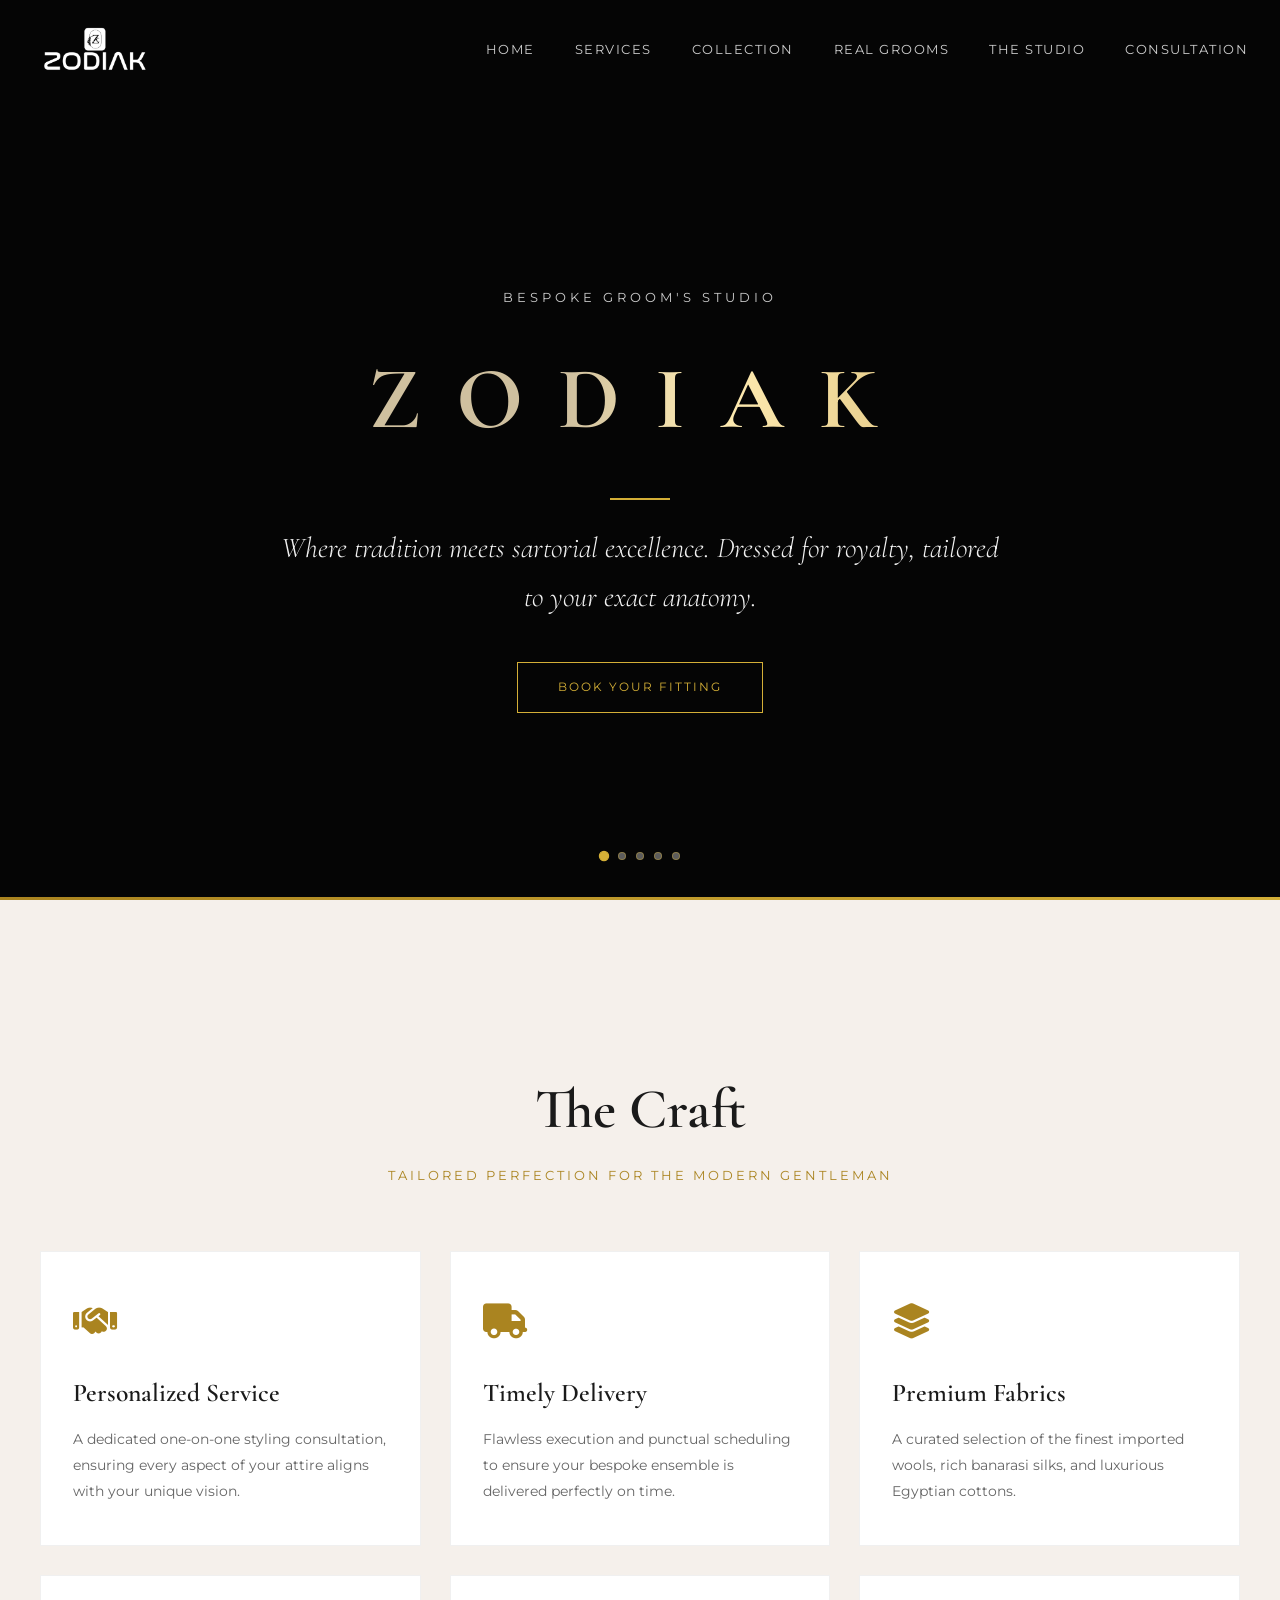
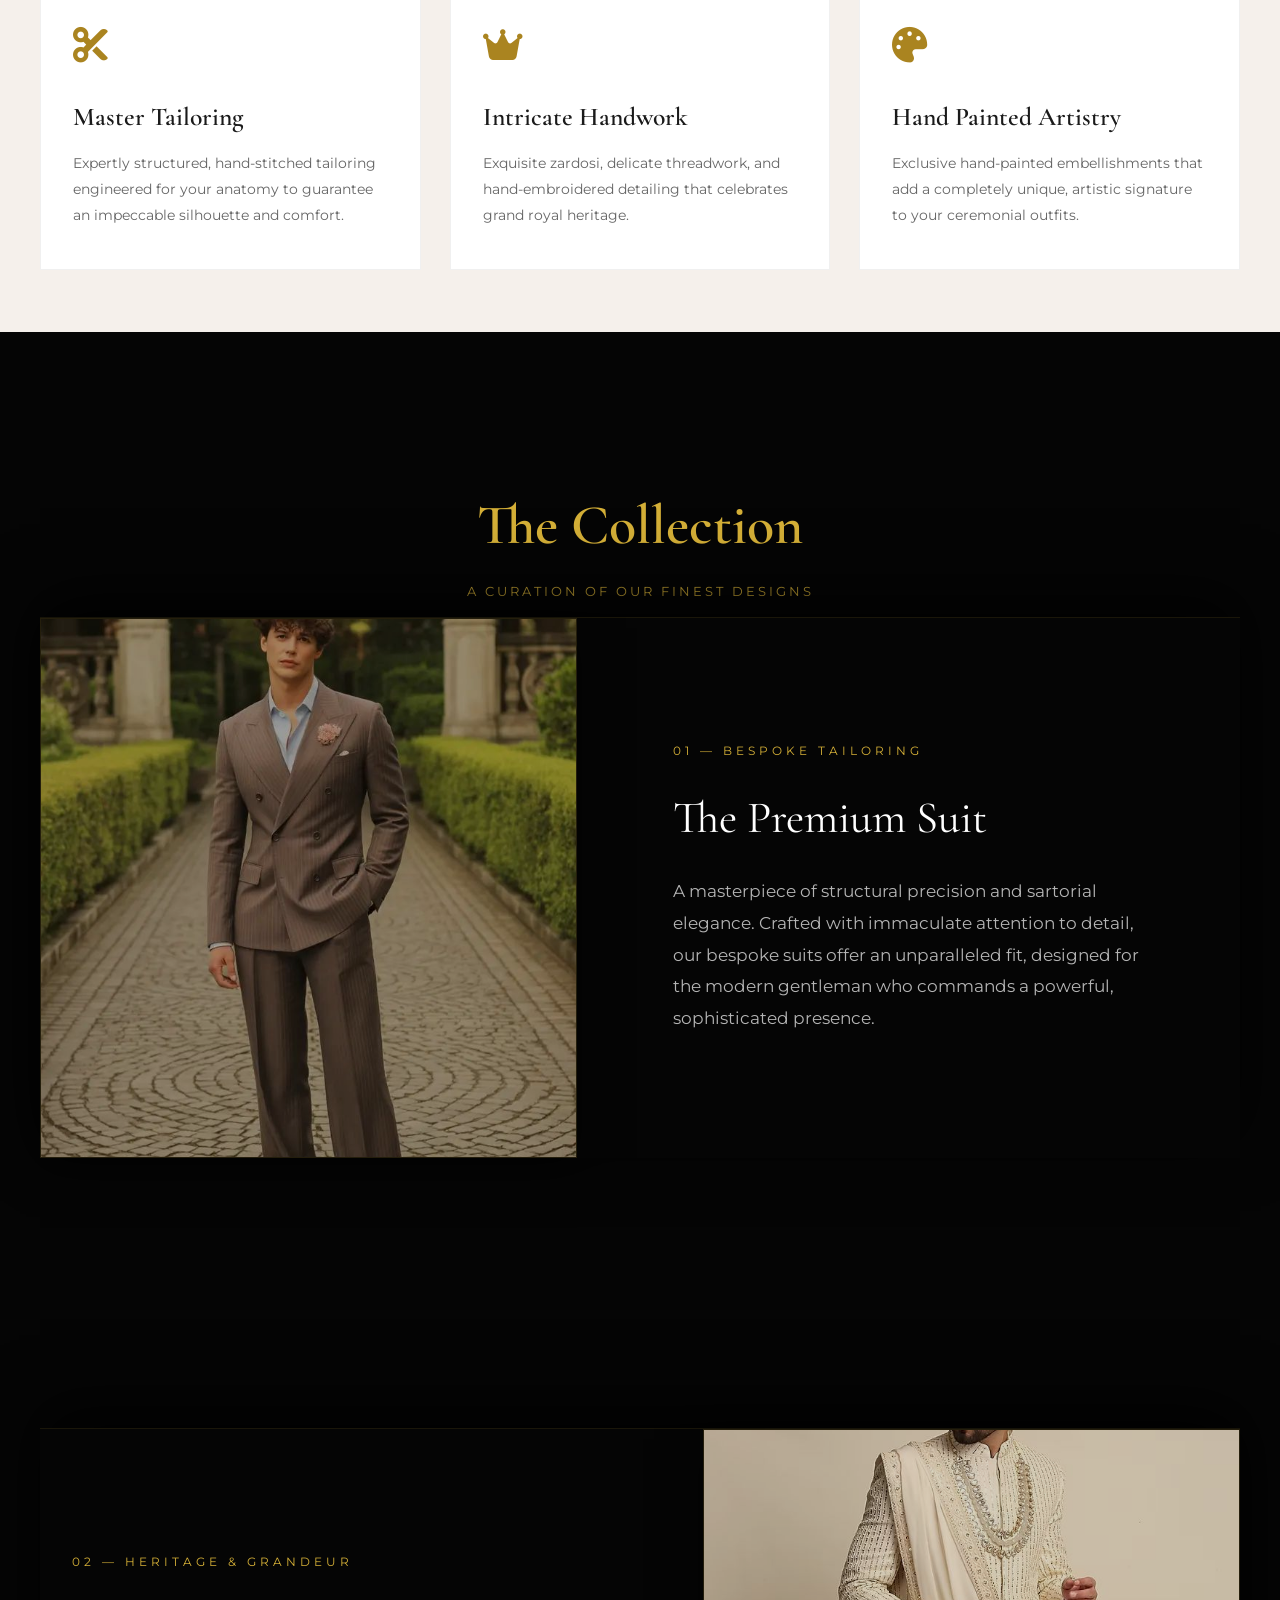
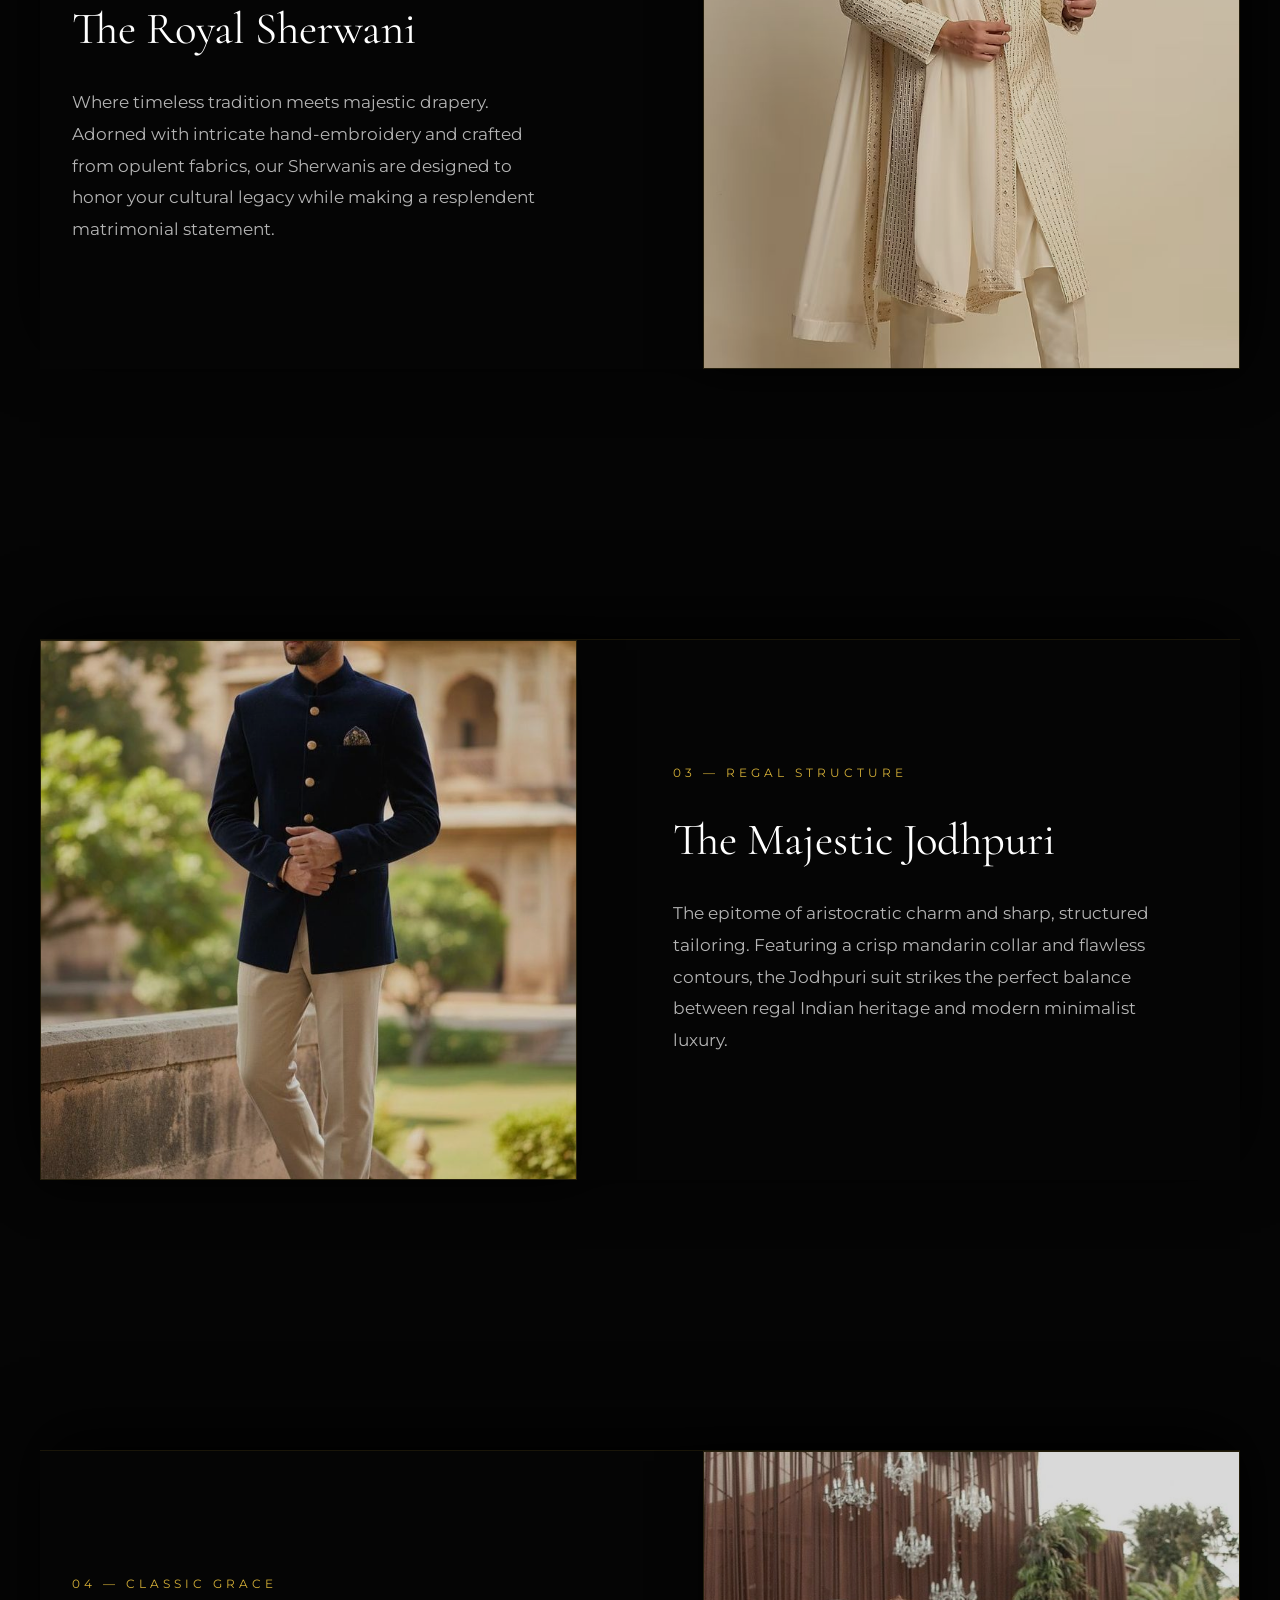
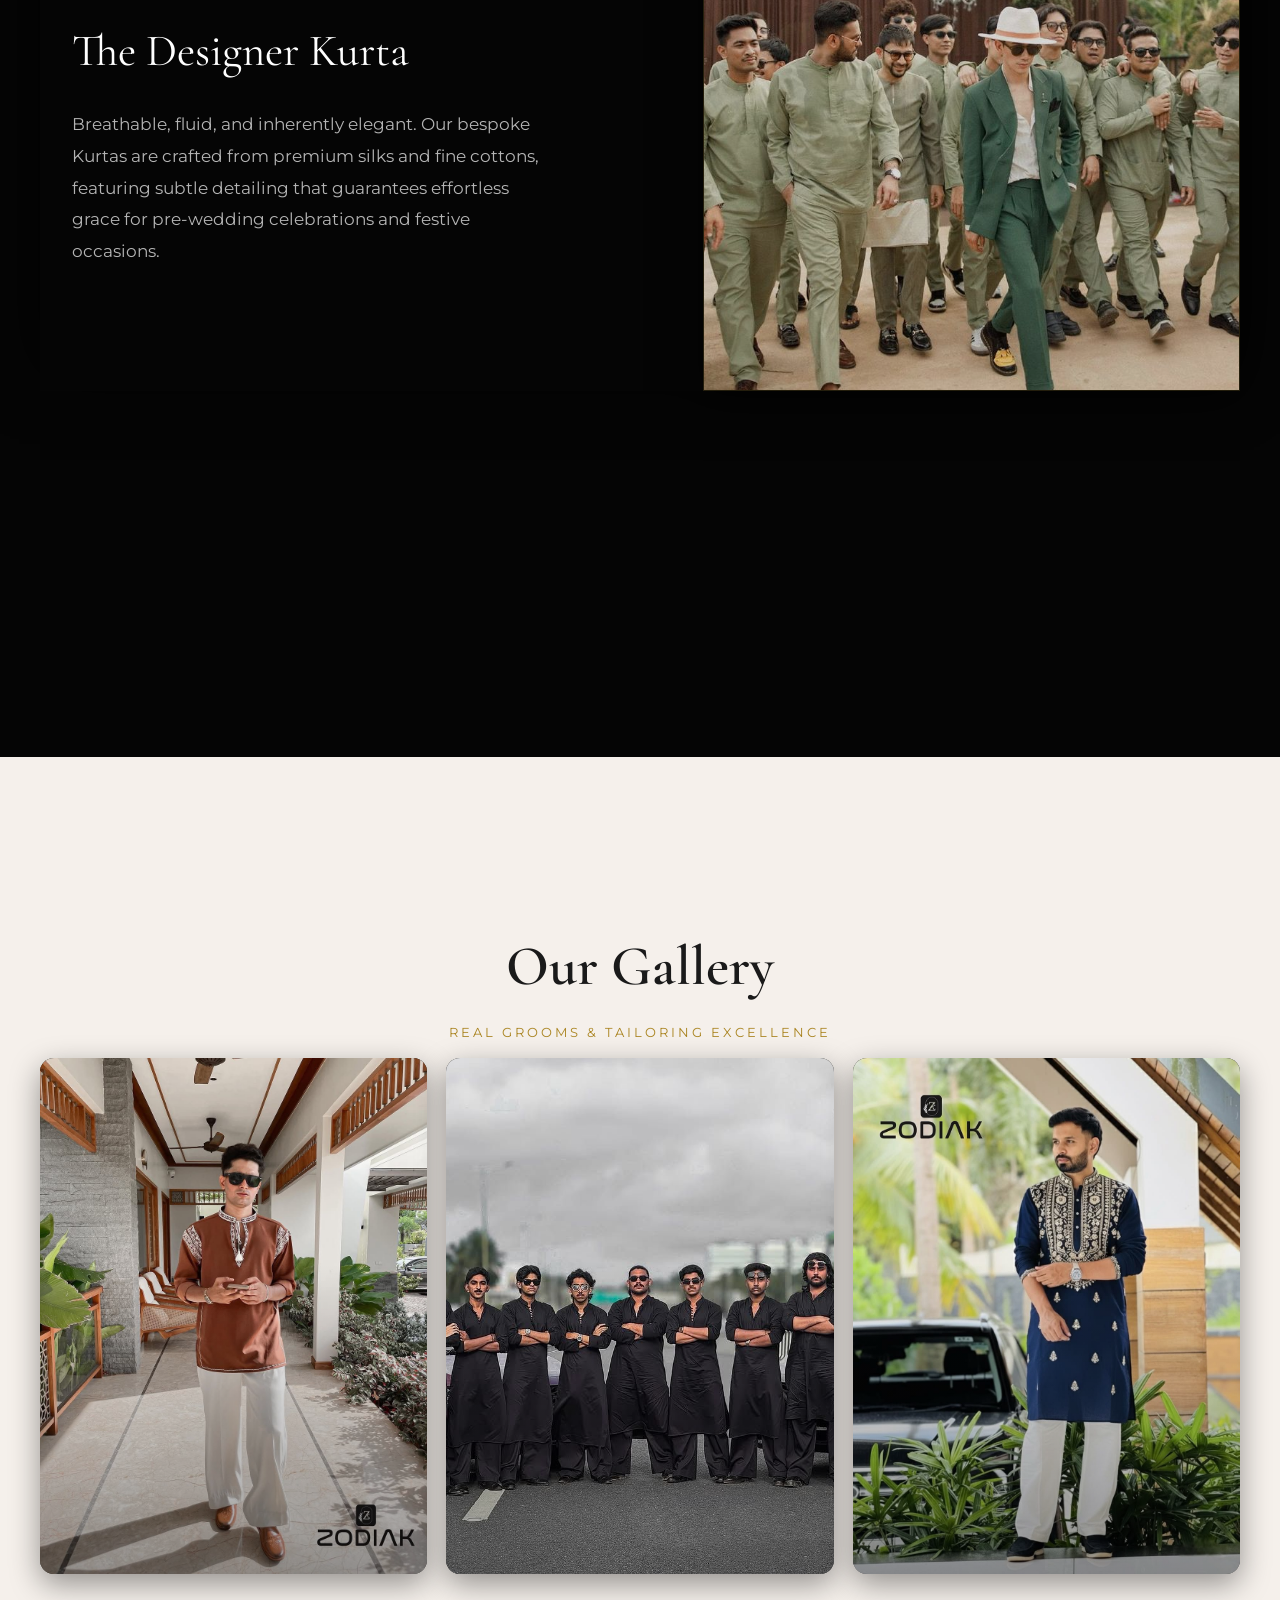
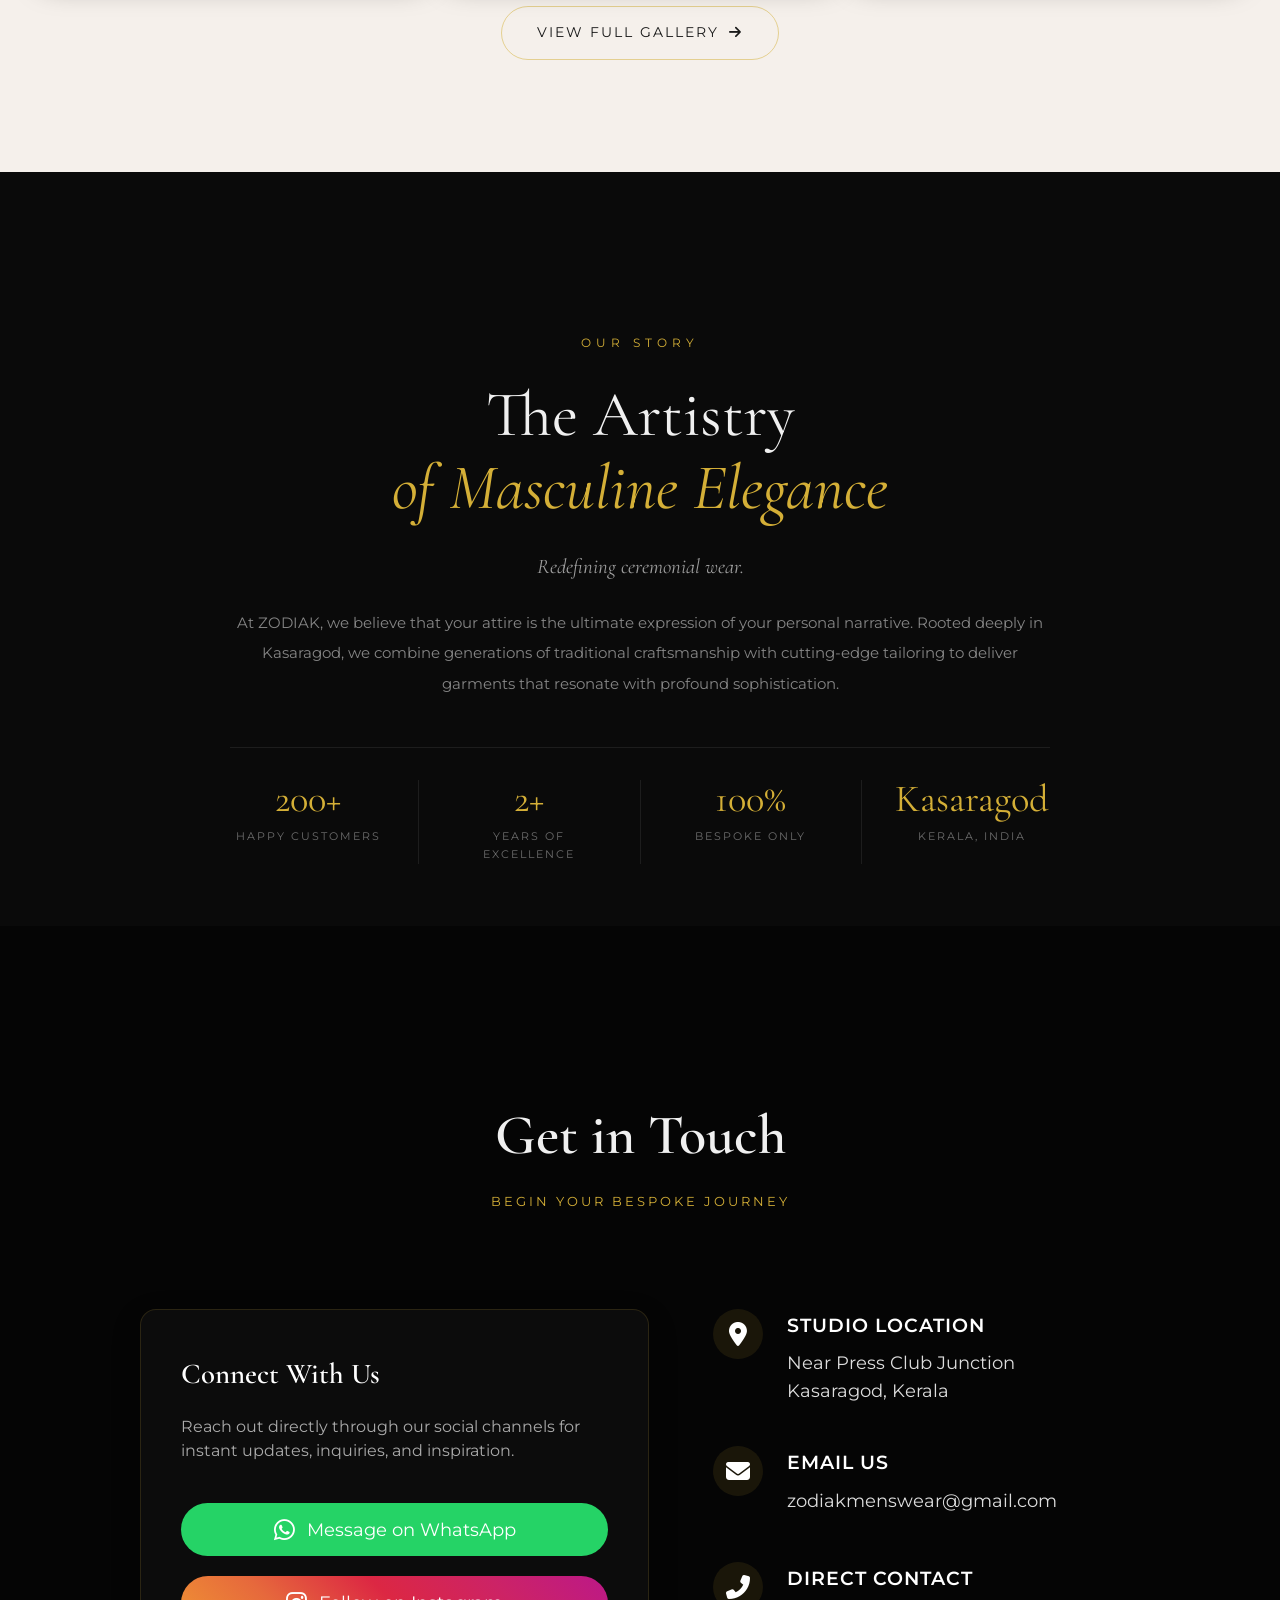
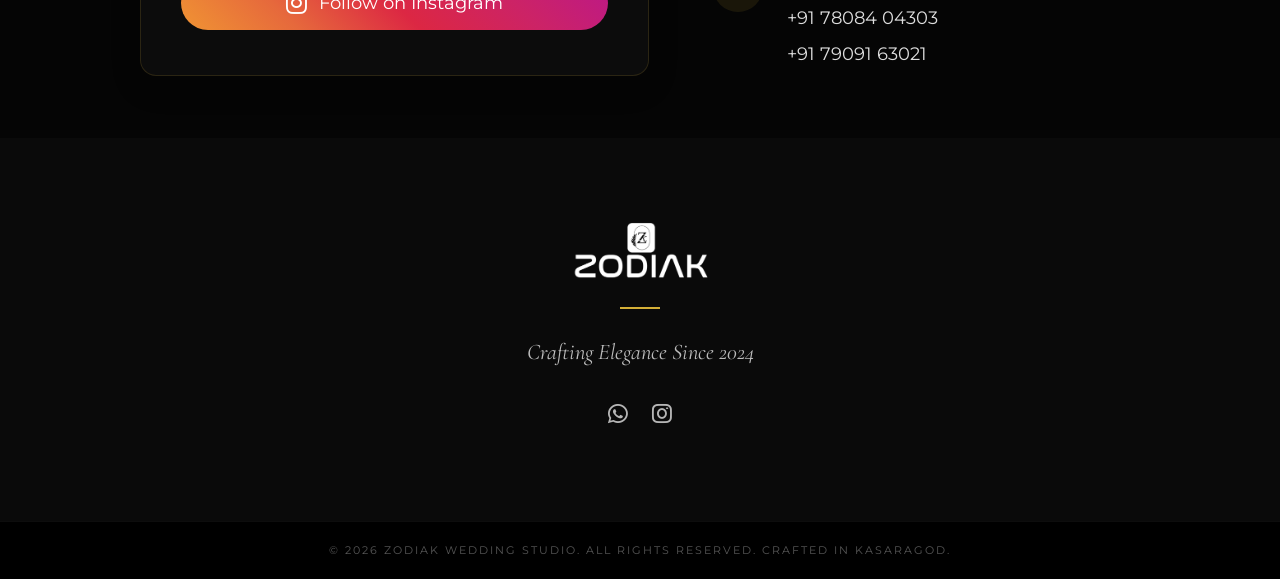
==== commit 3503e8c7: "Updated index.html" ====
--- a/index.html
+++ b/index.html
@@ -488,7 +488,7 @@
         </div>
         <div class="footer-bottom">
             <div class="container">
-                <p>&copy; 2026 ZODIAK Wedding Studio. All rights reserved. Crafted in Kochi.</p>
+                <p>&copy; 2026 ZODIAK Wedding Studio. All rights reserved. Crafted in Kasaragod.</p>
             </div>
         </div>
     </footer>
